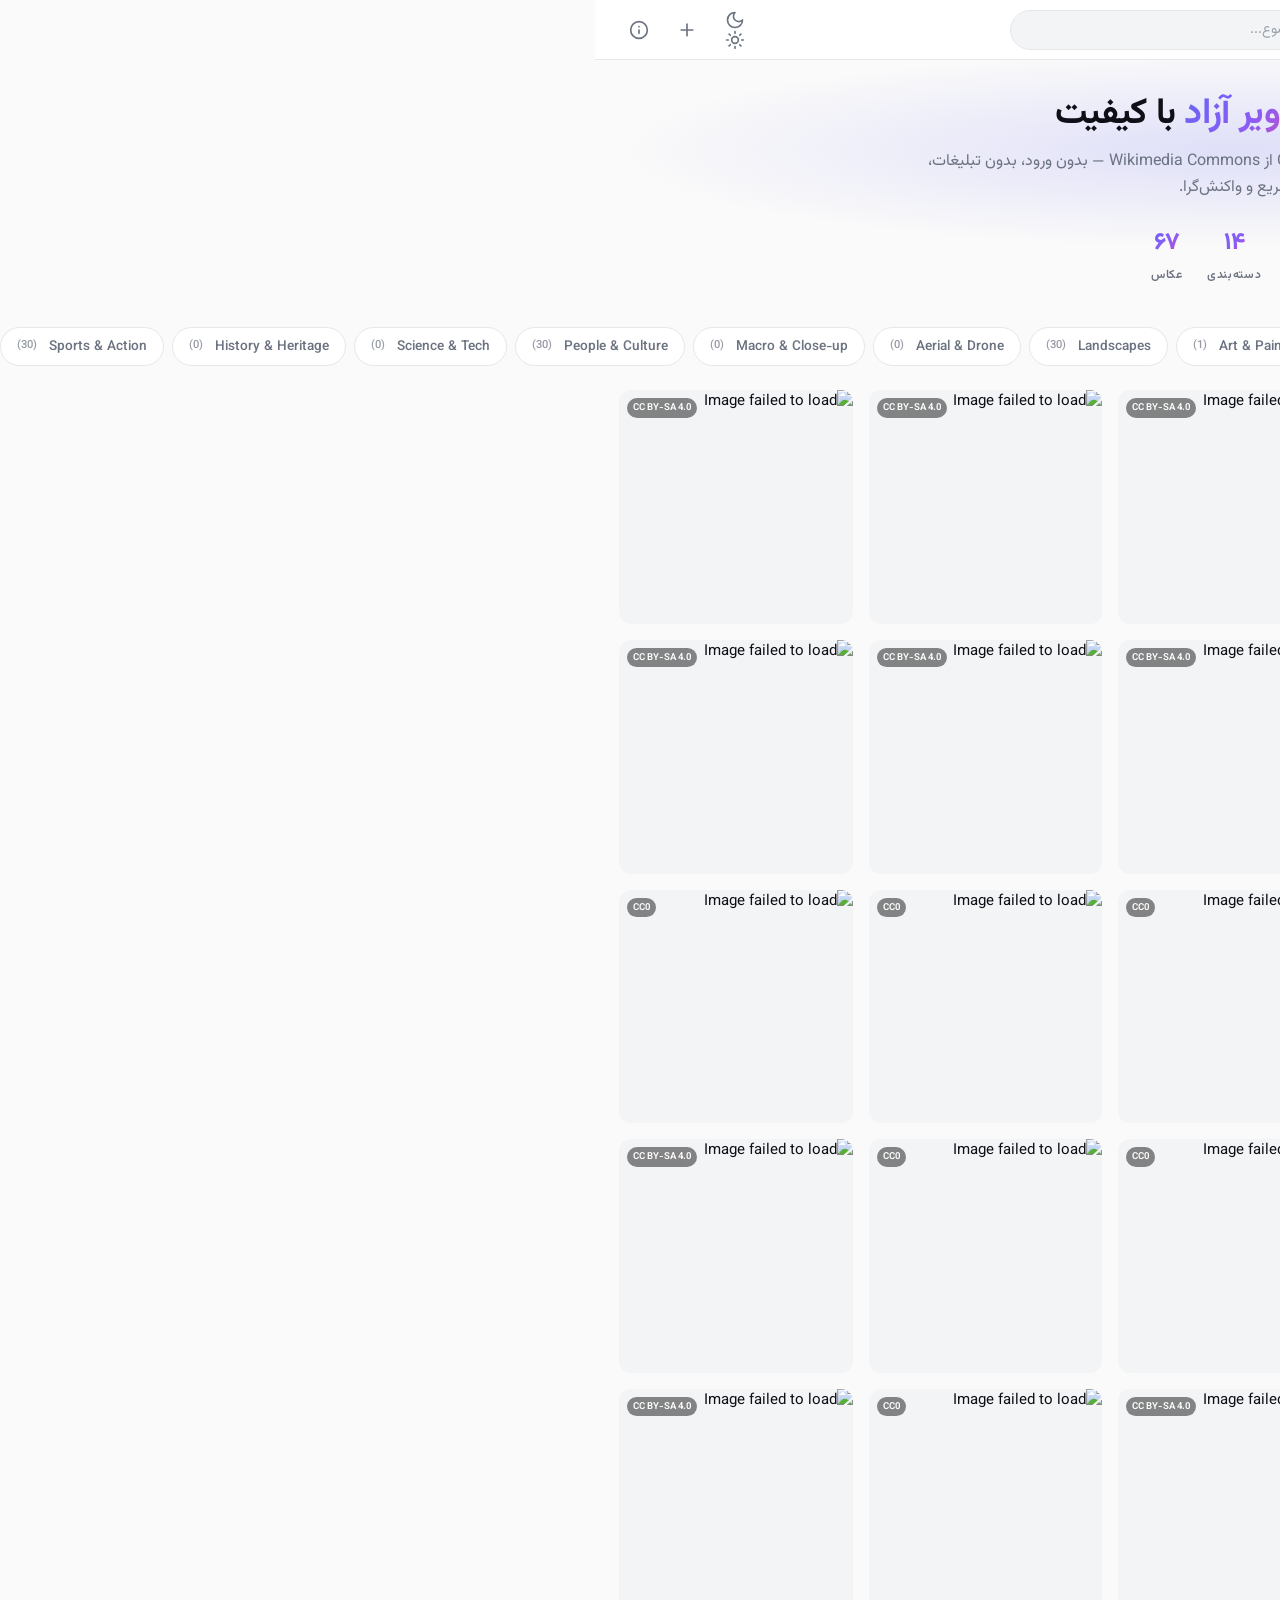
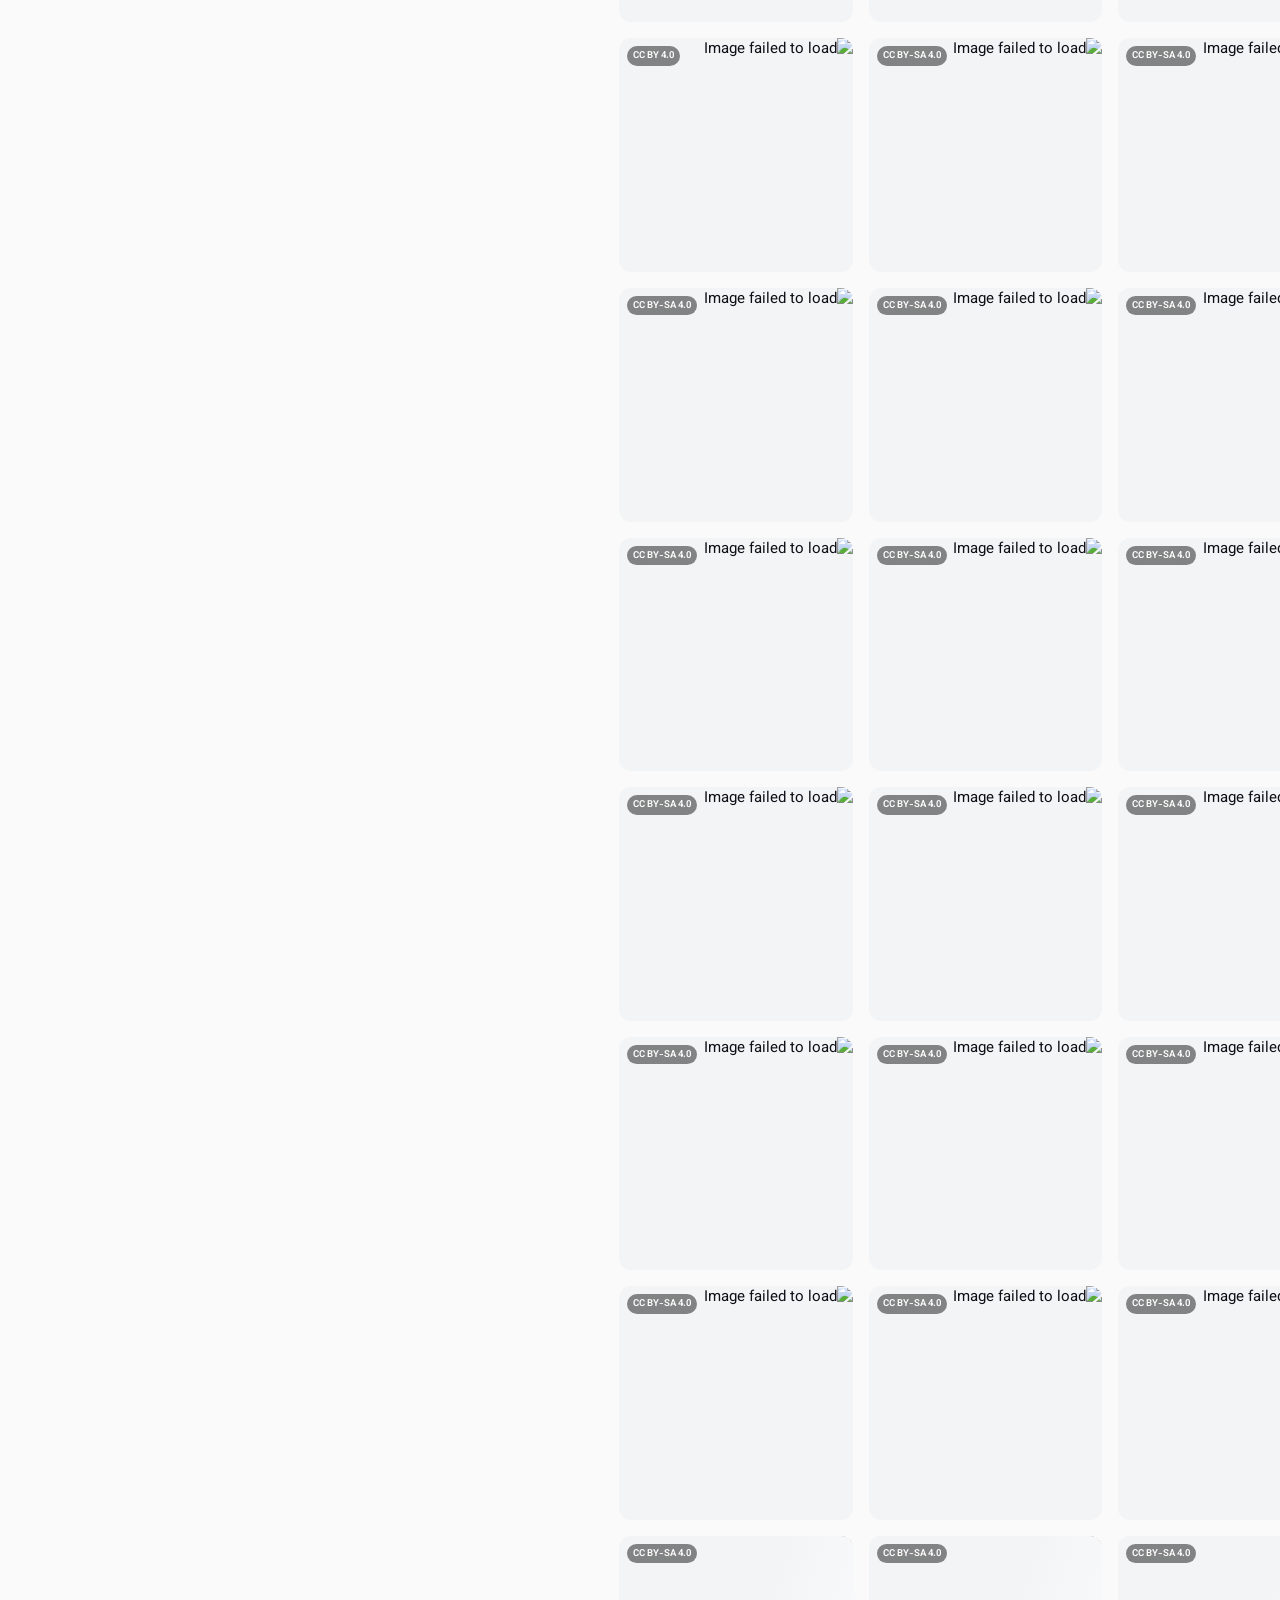
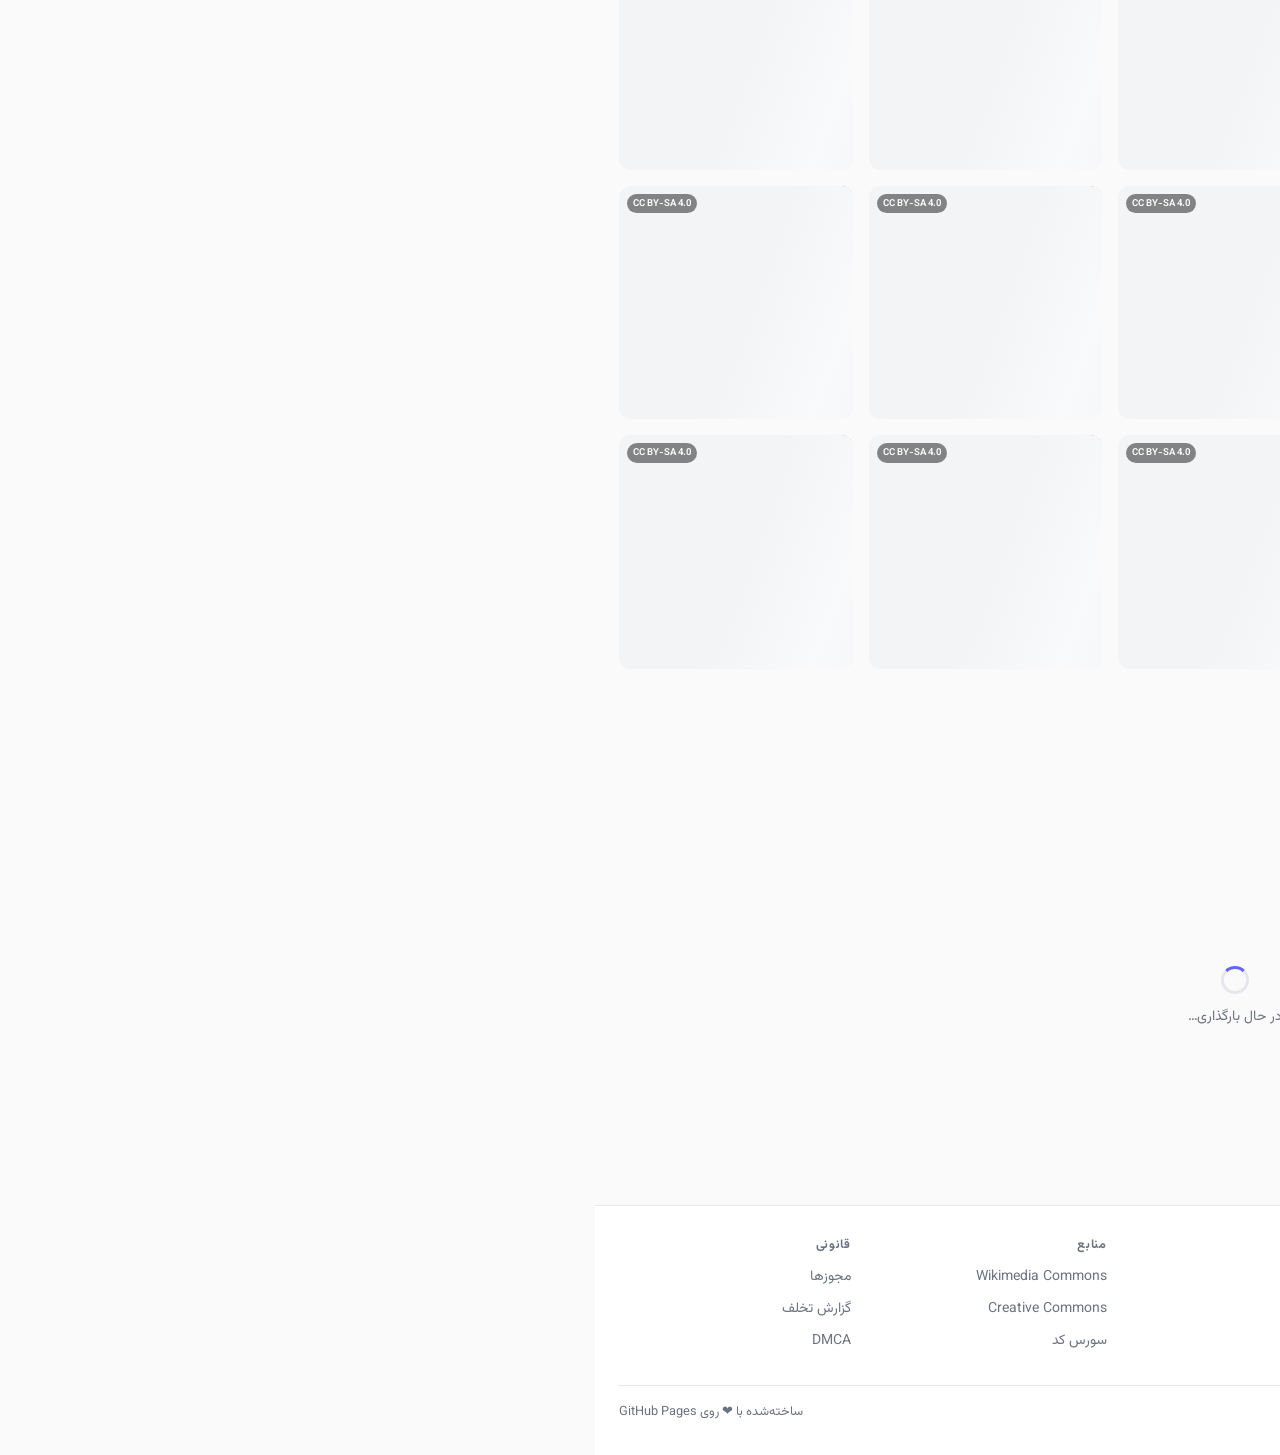
==== index.html @ 93cd04a2 "feat: Pixelary v1.0.0 - Phase 1 MVP A serverless Instagram-like photo gallery hosted on GitHub Pages" ====
<!DOCTYPE html>
<html lang="fa" dir="rtl" data-theme="light">
<head>
  <meta charset="UTF-8">
  <meta name="viewport" content="width=device-width, initial-scale=1.0, viewport-fit=cover">
  <meta name="theme-color" content="#fafafa">
  <meta name="color-scheme" content="light dark">
  <title>پیکسلری — گالری تصاویر با کیفیت</title>
  <meta name="description" content="پیکسلری یک گالری تصاویر باکیفیت و آزاد است. هزاران عکس با مجوز Creative Commons از Wikimedia Commons — بدون نیاز به ورود، سریع و واکنش‌گرا.">
  <meta name="keywords" content="گالری عکس, تصاویر با کیفیت, creative commons, wikimedia commons, عکس رایگان, عکس طبیعت, معماری, حیات وحش">
  <meta name="author" content="Pixelary">
  <link rel="canonical" href="https://betaversion488-oss.github.io/">

  <!-- Open Graph -->
  <meta property="og:type" content="website">
  <meta property="og:title" content="پیکسلری — گالری تصاویر با کیفیت">
  <meta property="og:description" content="گالری تصاویر باکیفیت و آزاد — بدون ورود، سریع، واکنش‌گرا">
  <meta property="og:url" content="https://betaversion488-oss.github.io/">
  <meta property="og:site_name" content="Pixelary">
  <meta property="og:locale" content="fa_IR">

  <!-- Twitter Card -->
  <meta name="twitter:card" content="summary_large_image">
  <meta name="twitter:title" content="پیکسلری — گالری تصاویر با کیفیت">
  <meta name="twitter:description" content="گالری تصاویر باکیفیت و آزاد — بدون ورود، سریع، واکنش‌گرا">

  <!-- PWA -->
  <link rel="icon" href="favicon.ico" sizes="any">
  <link rel="icon" href="assets/icons/favicon-32.png" type="image/png">
  <link rel="manifest" href="manifest.json">
  <link rel="apple-touch-icon" href="assets/icons/icon-192.png">
  <meta name="apple-mobile-web-app-capable" content="yes">
  <meta name="apple-mobile-web-app-status-bar-style" content="black-translucent">
  <meta name="apple-mobile-web-app-title" content="Pixelary">

  <!-- Fonts -->
  <link rel="preconnect" href="https://fonts.googleapis.com">
  <link rel="preconnect" href="https://fonts.gstatic.com" crossorigin>
  <link href="https://fonts.googleapis.com/css2?family=Vazirmatn:wght@400;500;600;700;800&family=JetBrains+Mono:wght@400;500&display=swap" rel="stylesheet">

  <!-- Styles -->
  <link rel="stylesheet" href="assets/css/style.css">

  <!-- Structured data -->
  <script type="application/ld+json">
  {
    "@context": "https://schema.org",
    "@type": "WebSite",
    "name": "پیکسلری",
    "alternateName": "Pixelary",
    "url": "https://betaversion488-oss.github.io/",
    "description": "گالری تصاویر باکیفیت و آزاد",
    "inLanguage": "fa-IR",
    "potentialAction": {
      "@type": "SearchAction",
      "target": "https://betaversion488-oss.github.io/?q={search_term_string}",
      "query-input": "required name=search_term_string"
    }
  }
  </script>
</head>
<body>
  <a href="#main" class="skip-link">پرش به محتوای اصلی</a>

  <!-- Header -->
  <header class="site-header">
    <div class="container header-inner">
      <a href="./" class="logo" aria-label="پیکسلری خانه">
        <span class="logo-mark" aria-hidden="true">P</span>
        <span class="logo-text">پیکسلری</span>
      </a>

      <div class="header-search">
        <svg class="search-icon" width="18" height="18" viewBox="0 0 24 24" fill="none" stroke="currentColor" stroke-width="2" stroke-linecap="round" stroke-linejoin="round" aria-hidden="true">
          <circle cx="11" cy="11" r="8"/>
          <path d="m21 21-4.3-4.3"/>
        </svg>
        <input type="search" id="search-input" placeholder="جستجوی عکس، عکاس، موضوع..." autocomplete="off" aria-label="جستجو">
      </div>

      <div class="header-actions">
        <button class="icon-btn" data-theme-toggle aria-label="تغییر تم" title="تغییر تم روشن/تاریک">
          <svg class="moon" viewBox="0 0 24 24" fill="none" stroke="currentColor" stroke-width="2" stroke-linecap="round" stroke-linejoin="round" aria-hidden="true">
            <path d="M12 3a6 6 0 0 0 9 9 9 9 0 1 1-9-9Z"/>
          </svg>
          <svg class="sun" viewBox="0 0 24 24" fill="none" stroke="currentColor" stroke-width="2" stroke-linecap="round" stroke-linejoin="round" aria-hidden="true">
            <circle cx="12" cy="12" r="4"/>
            <path d="M12 2v2M12 20v2M4.93 4.93l1.41 1.41M17.66 17.66l1.41 1.41M2 12h2M20 12h2M6.34 17.66l-1.41 1.41M19.07 4.93l-1.41 1.41"/>
          </svg>
        </button>
        <a href="submit.html" class="icon-btn desktop-only" aria-label="ارسال محتوا" title="ارسال محتوا">
          <svg viewBox="0 0 24 24" fill="none" stroke="currentColor" stroke-width="2" stroke-linecap="round" stroke-linejoin="round" aria-hidden="true">
            <path d="M12 5v14M5 12h14"/>
          </svg>
        </a>
        <a href="about.html" class="icon-btn desktop-only" aria-label="درباره" title="درباره پیکسلری">
          <svg viewBox="0 0 24 24" fill="none" stroke="currentColor" stroke-width="2" stroke-linecap="round" stroke-linejoin="round" aria-hidden="true">
            <circle cx="12" cy="12" r="10"/>
            <path d="M12 16v-4M12 8h.01"/>
          </svg>
        </a>
      </div>
    </div>
  </header>

  <!-- Main -->
  <main id="main" class="container">
    <section class="hero">
      <h1>گالری <span class="accent">تصاویر آزاد</span> با کیفیت</h1>
      <p>هزاران عکس با مجوز Creative Commons از Wikimedia Commons — بدون ورود، بدون تبلیغات، سریع و واکنش‌گرا.</p>
      <div class="hero-stats" id="hero-stats">
        <div class="hero-stat"><span class="num">—</span><span class="label">عکس</span></div>
        <div class="hero-stat"><span class="num">—</span><span class="label">دسته‌بندی</span></div>
        <div class="hero-stat"><span class="num">—</span><span class="label">عکاس</span></div>
      </div>
    </section>

    <nav class="category-bar" id="category-bar" aria-label="دسته‌بندی‌ها">
      <!-- populated by JS -->
    </nav>

    <section class="gallery" id="gallery" aria-label="گالری عکس‌ها" aria-live="polite">
      <div class="load-more" id="gallery-loading">
        <div class="spinner"></div>
        <div>در حال بارگذاری تصاویر…</div>
      </div>
    </section>

    <div class="empty-state hidden" id="empty-state">
      <svg viewBox="0 0 24 24" fill="none" stroke="currentColor" stroke-width="1.5" stroke-linecap="round" stroke-linejoin="round" aria-hidden="true">
        <circle cx="11" cy="11" r="8"/>
        <path d="m21 21-4.3-4.3"/>
      </svg>
      <h2>نتیجه‌ای یافت نشد</h2>
      <p>عبارت دیگری را امتحان کنید یا دسته‌بندی را تغییر دهید.</p>
    </div>
  </main>

  <!-- Search FAB (mobile) -->
  <button class="search-fab" id="search-fab" aria-label="جستجو">
    <svg viewBox="0 0 24 24" fill="none" stroke="currentColor" stroke-width="2" stroke-linecap="round" stroke-linejoin="round" aria-hidden="true">
      <circle cx="11" cy="11" r="8"/>
      <path d="m21 21-4.3-4.3"/>
    </svg>
  </button>

  <!-- Search Overlay (mobile) -->
  <div class="search-overlay" id="search-overlay" role="dialog" aria-modal="true" aria-label="جستجو">
    <div class="search-overlay-content">
      <input type="search" id="search-overlay-input" placeholder="جستجوی عکس، عکاس، موضوع..." autocomplete="off">
      <div class="search-overlay-results" id="search-overlay-results"></div>
    </div>
  </div>

  <!-- Bottom Nav -->
  <nav class="bottom-nav" aria-label="ناوبری اصلی">
    <a href="./" class="bottom-nav-item active" aria-current="page">
      <svg viewBox="0 0 24 24" fill="none" stroke="currentColor" stroke-width="2" stroke-linecap="round" stroke-linejoin="round" aria-hidden="true">
        <path d="m3 9 9-7 9 7v11a2 2 0 0 1-2 2H5a2 2 0 0 1-2-2z"/>
        <polyline points="9 22 9 12 15 12 15 22"/>
      </svg>
      <span>خانه</span>
    </a>
    <button class="bottom-nav-item" id="nav-search">
      <svg viewBox="0 0 24 24" fill="none" stroke="currentColor" stroke-width="2" stroke-linecap="round" stroke-linejoin="round" aria-hidden="true">
        <circle cx="11" cy="11" r="8"/>
        <path d="m21 21-4.3-4.3"/>
      </svg>
      <span>جستجو</span>
    </button>
    <a href="submit.html" class="bottom-nav-item">
      <svg viewBox="0 0 24 24" fill="none" stroke="currentColor" stroke-width="2" stroke-linecap="round" stroke-linejoin="round" aria-hidden="true">
        <path d="M12 5v14M5 12h14"/>
      </svg>
      <span>ارسال</span>
    </a>
    <a href="about.html" class="bottom-nav-item">
      <svg viewBox="0 0 24 24" fill="none" stroke="currentColor" stroke-width="2" stroke-linecap="round" stroke-linejoin="round" aria-hidden="true">
        <circle cx="12" cy="12" r="10"/>
        <path d="M12 16v-4M12 8h.01"/>
      </svg>
      <span>درباره</span>
    </a>
  </nav>

  <!-- Footer -->
  <footer class="site-footer">
    <div class="container">
      <div class="footer-grid">
        <div class="footer-brand">
          <h3>پیکسلری</h3>
          <p>گالری تصاویر آزاد و باکیفیت — بدون نیاز به سرور، بدون نیاز به ورود. ساخته‌شده با عشق روی GitHub Pages.</p>
        </div>
        <div class="footer-col">
          <h4>کاوش</h4>
          <ul>
            <li><a href="./">خانه</a></li>
            <li><a href="about.html">درباره</a></li>
            <li><a href="submit.html">ارسال محتوا</a></li>
          </ul>
        </div>
        <div class="footer-col">
          <h4>منابع</h4>
          <ul>
            <li><a href="https://commons.wikimedia.org" target="_blank" rel="noopener">Wikimedia Commons</a></li>
            <li><a href="https://creativecommons.org" target="_blank" rel="noopener">Creative Commons</a></li>
            <li><a href="https://github.com/betaversion488-oss/betaversion488-oss.github.io" target="_blank" rel="noopener">سورس کد</a></li>
          </ul>
        </div>
        <div class="footer-col">
          <h4>قانونی</h4>
          <ul>
            <li><a href="legal.html">مجوزها</a></li>
            <li><a href="https://github.com/betaversion488-oss/betaversion488-oss.github.io/issues" target="_blank" rel="noopener">گزارش تخلف</a></li>
            <li><a href="https://github.com/betaversion488-oss/betaversion488-oss.github.io/issues" target="_blank" rel="noopener">DMCA</a></li>
          </ul>
        </div>
      </div>
      <div class="footer-bottom">
        <span>© ۲۰۲۶ پیکسلری — همه تصاویر متعلق به عکاسانشان است.</span>
        <span>ساخته‌شده با ❤ روی GitHub Pages</span>
      </div>
    </div>
  </footer>

  <!-- Scripts -->
  <script src="assets/js/ui.js"></script>
  <script src="assets/js/db.js"></script>
  <script src="assets/js/app.js"></script>
</body>
</html>
---- assets/css/style.css ----
/* =====================================================
   Pixelary — Phase 1 MVP Stylesheet
   Mobile-first, RTL Persian UI, Dark mode native
   ===================================================== */

/* ---------- Design Tokens ---------- */
:root {
  /* Brand */
  --brand-1: #6366f1;
  --brand-2: #8b5cf6;
  --brand-3: #ec4899;
  --brand-gradient: linear-gradient(135deg, #6366f1 0%, #8b5cf6 50%, #ec4899 100%);

  /* Light theme */
  --bg: #fafafa;
  --bg-elevated: #ffffff;
  --bg-muted: #f3f4f6;
  --bg-overlay: rgba(0, 0, 0, 0.55);
  --text: #0f0f17;
  --text-muted: #6b7280;
  --text-faint: #9ca3af;
  --border: #e5e7eb;
  --border-strong: #d1d5db;
  --shadow-sm: 0 1px 2px rgba(15, 15, 23, 0.06);
  --shadow-md: 0 4px 14px rgba(15, 15, 23, 0.08);
  --shadow-lg: 0 12px 32px rgba(15, 15, 23, 0.12);

  /* Spacing */
  --sp-1: 4px;
  --sp-2: 8px;
  --sp-3: 12px;
  --sp-4: 16px;
  --sp-5: 20px;
  --sp-6: 24px;
  --sp-8: 32px;
  --sp-10: 40px;
  --sp-12: 48px;
  --sp-16: 64px;

  /* Radius */
  --r-sm: 8px;
  --r-md: 12px;
  --r-lg: 16px;
  --r-xl: 22px;
  --r-pill: 999px;

  /* Typography */
  --font-sans: "Vazirmatn", -apple-system, BlinkMacSystemFont, "SF Pro Text",
               "Segoe UI", Roboto, "Helvetica Neue", Arial, sans-serif;
  --font-mono: "JetBrains Mono", ui-monospace, SFMono-Regular, "SF Mono",
               Menlo, Consolas, monospace;

  /* Layout */
  --max-w: 1280px;
  --header-h: 60px;
  --bottom-nav-h: 64px;

  /* Transitions */
  --ease: cubic-bezier(0.22, 1, 0.36, 1);
  --t-fast: 0.18s var(--ease);
  --t-med: 0.32s var(--ease);
}

[data-theme="dark"] {
  --bg: #0a0a0f;
  --bg-elevated: #14141c;
  --bg-muted: #1c1c28;
  --bg-overlay: rgba(0, 0, 0, 0.75);
  --text: #f5f5f7;
  --text-muted: #a1a1aa;
  --text-faint: #71717a;
  --border: #27272f;
  --border-strong: #3f3f46;
  --shadow-sm: 0 1px 2px rgba(0, 0, 0, 0.4);
  --shadow-md: 0 4px 14px rgba(0, 0, 0, 0.45);
  --shadow-lg: 0 12px 32px rgba(0, 0, 0, 0.55);
}

/* ---------- Reset ---------- */
*, *::before, *::after { box-sizing: border-box; }
* { margin: 0; padding: 0; }
html { -webkit-text-size-adjust: 100%; scroll-behavior: smooth; }
body {
  font-family: var(--font-sans);
  background: var(--bg);
  color: var(--text);
  line-height: 1.6;
  font-size: 15px;
  min-height: 100vh;
  -webkit-font-smoothing: antialiased;
  -moz-osx-font-smoothing: grayscale;
  transition: background var(--t-med), color var(--t-med);
  overflow-x: hidden;
}
img, picture, video, canvas { display: block; max-width: 100%; }
input, button, textarea, select { font: inherit; color: inherit; }
button { cursor: pointer; border: none; background: none; }
a { color: inherit; text-decoration: none; }
ul, ol { list-style: none; }
:focus-visible {
  outline: 2px solid var(--brand-2);
  outline-offset: 2px;
  border-radius: 4px;
}

/* ---------- Typography ---------- */
h1, h2, h3, h4 { line-height: 1.25; font-weight: 700; letter-spacing: -0.01em; }
h1 { font-size: clamp(1.5rem, 4vw, 2.25rem); }
h2 { font-size: clamp(1.25rem, 3vw, 1.75rem); }
h3 { font-size: 1.125rem; }
p  { color: var(--text); }
small { color: var(--text-muted); }
code, pre { font-family: var(--font-mono); font-size: 0.875em; }

/* ---------- Layout primitives ---------- */
.container {
  width: 100%;
  max-width: var(--max-w);
  margin-inline: auto;
  padding-inline: var(--sp-4);
}
@media (min-width: 768px) {
  .container { padding-inline: var(--sp-6); }
}

.sr-only {
  position: absolute !important;
  width: 1px; height: 1px;
  padding: 0; margin: -1px;
  overflow: hidden; clip: rect(0, 0, 0, 0);
  white-space: nowrap; border: 0;
}

/* ---------- Skip link ---------- */
.skip-link {
  position: absolute;
  top: -100px;
  inset-inline-start: var(--sp-4);
  background: var(--bg-elevated);
  border: 1px solid var(--border);
  padding: var(--sp-2) var(--sp-4);
  border-radius: var(--r-sm);
  z-index: 200;
  transition: top var(--t-fast);
}
.skip-link:focus { top: var(--sp-4); }

/* ---------- Header ---------- */
.site-header {
  position: sticky;
  top: 0;
  z-index: 50;
  height: var(--header-h);
  background: color-mix(in srgb, var(--bg-elevated) 92%, transparent);
  backdrop-filter: saturate(180%) blur(14px);
  -webkit-backdrop-filter: saturate(180%) blur(14px);
  border-bottom: 1px solid var(--border);
}
.header-inner {
  display: flex;
  align-items: center;
  gap: var(--sp-4);
  height: 100%;
}
.logo {
  display: inline-flex;
  align-items: center;
  gap: var(--sp-2);
  font-weight: 800;
  font-size: 1.25rem;
  letter-spacing: -0.02em;
  flex-shrink: 0;
}
.logo-mark {
  width: 32px;
  height: 32px;
  border-radius: 8px;
  background: var(--brand-gradient);
  display: grid;
  place-items: center;
  color: white;
  font-weight: 900;
  font-size: 0.95rem;
  box-shadow: var(--shadow-sm);
}
.logo-text {
  background: var(--brand-gradient);
  -webkit-background-clip: text;
  background-clip: text;
  -webkit-text-fill-color: transparent;
}
.header-search {
  flex: 1;
  max-width: 480px;
  position: relative;
  margin-inline: auto;
}
.header-search input {
  width: 100%;
  height: 40px;
  background: var(--bg-muted);
  border: 1px solid var(--border);
  border-radius: var(--r-pill);
  padding: 0 var(--sp-4) 0 44px;
  font-size: 0.9rem;
  transition: all var(--t-fast);
}
[dir="rtl"] .header-search input { padding: 0 44px 0 var(--sp-4); }
.header-search input::placeholder { color: var(--text-faint); }
.header-search input:focus {
  background: var(--bg-elevated);
  border-color: var(--brand-1);
  box-shadow: 0 0 0 4px color-mix(in srgb, var(--brand-1) 18%, transparent);
  outline: none;
}
.header-search .search-icon {
  position: absolute;
  inset-inline-start: var(--sp-4);
  top: 50%;
  transform: translateY(-50%);
  color: var(--text-faint);
  pointer-events: none;
}
.header-actions {
  display: flex;
  align-items: center;
  gap: var(--sp-2);
  flex-shrink: 0;
}
.icon-btn {
  width: 40px;
  height: 40px;
  display: grid;
  place-items: center;
  border-radius: var(--r-pill);
  color: var(--text-muted);
  transition: all var(--t-fast);
}
.icon-btn:hover {
  background: var(--bg-muted);
  color: var(--text);
}
.icon-btn:active { transform: scale(0.94); }
.icon-btn svg { width: 20px; height: 20px; }

.theme-toggle .sun { display: none; }
[data-theme="dark"] .theme-toggle .sun { display: block; }
[data-theme="dark"] .theme-toggle .moon { display: none; }

/* Mobile: hide search bar from header, show FAB instead */
@media (max-width: 640px) {
  .header-search { display: none; }
  .header-actions .desktop-only { display: none; }
  /* Theme toggle stays visible on mobile */
  .header-actions [data-theme-toggle] { display: grid !important; }
}

/* ---------- Bottom Nav (mobile) ---------- */
.bottom-nav {
  position: fixed;
  bottom: 0;
  inset-inline: 0;
  height: var(--bottom-nav-h);
  background: color-mix(in srgb, var(--bg-elevated) 92%, transparent);
  backdrop-filter: saturate(180%) blur(14px);
  -webkit-backdrop-filter: saturate(180%) blur(14px);
  border-top: 1px solid var(--border);
  display: flex;
  justify-content: space-around;
  align-items: center;
  z-index: 40;
  padding-bottom: env(safe-area-inset-bottom, 0);
}
.bottom-nav-item {
  flex: 1;
  display: flex;
  flex-direction: column;
  align-items: center;
  justify-content: center;
  gap: 2px;
  color: var(--text-faint);
  font-size: 0.7rem;
  font-weight: 500;
  height: 100%;
  transition: color var(--t-fast);
  position: relative;
}
.bottom-nav-item.active { color: var(--brand-1); }
.bottom-nav-item:active { transform: scale(0.92); }
.bottom-nav-item svg { width: 22px; height: 22px; }
.bottom-nav-item.active::before {
  content: "";
  position: absolute;
  top: 0;
  width: 28px;
  height: 3px;
  background: var(--brand-gradient);
  border-radius: 0 0 var(--r-pill) var(--r-pill);
}
@media (min-width: 769px) {
  .bottom-nav { display: none; }
}

/* ---------- Hero ---------- */
.hero {
  padding: var(--sp-8) 0 var(--sp-6);
  text-align: center;
  position: relative;
  overflow: hidden;
}
.hero::before {
  content: "";
  position: absolute;
  inset: -20% -10% auto -10%;
  height: 280px;
  background: radial-gradient(60% 50% at 50% 50%,
              color-mix(in srgb, var(--brand-1) 18%, transparent) 0%,
              transparent 70%);
  pointer-events: none;
  z-index: -1;
}
.hero h1 { margin-bottom: var(--sp-3); }
.hero h1 .accent {
  background: var(--brand-gradient);
  -webkit-background-clip: text;
  background-clip: text;
  -webkit-text-fill-color: transparent;
}
.hero p {
  color: var(--text-muted);
  max-width: 620px;
  margin: 0 auto var(--sp-6);
  font-size: 1rem;
}
.hero-stats {
  display: flex;
  justify-content: center;
  gap: var(--sp-6);
  flex-wrap: wrap;
}
.hero-stat {
  text-align: center;
}
.hero-stat .num {
  font-size: 1.5rem;
  font-weight: 800;
  letter-spacing: -0.02em;
  background: var(--brand-gradient);
  -webkit-background-clip: text;
  background-clip: text;
  -webkit-text-fill-color: transparent;
  display: block;
}
.hero-stat .label {
  font-size: 0.75rem;
  color: var(--text-muted);
  text-transform: uppercase;
  letter-spacing: 0.06em;
  font-weight: 600;
}

/* ---------- Category Chips ---------- */
.category-bar {
  display: flex;
  gap: var(--sp-2);
  overflow-x: auto;
  padding: var(--sp-4) 0 var(--sp-2);
  scrollbar-width: none;
  -ms-overflow-style: none;
  margin-inline: calc(-1 * var(--sp-4));
  padding-inline: var(--sp-4);
}
.category-bar::-webkit-scrollbar { display: none; }
@media (min-width: 768px) {
  .category-bar {
    justify-content: center;
    overflow: visible;
    margin-inline: 0;
    padding-inline: 0;
  }
}
.chip {
  flex-shrink: 0;
  padding: var(--sp-2) var(--sp-4);
  background: var(--bg-elevated);
  border: 1px solid var(--border);
  border-radius: var(--r-pill);
  font-size: 0.85rem;
  font-weight: 500;
  color: var(--text-muted);
  transition: all var(--t-fast);
  white-space: nowrap;
  display: inline-flex;
  align-items: center;
  gap: var(--sp-2);
}
.chip:hover {
  border-color: var(--brand-1);
  color: var(--text);
}
.chip.active {
  background: var(--brand-gradient);
  color: white;
  border-color: transparent;
  box-shadow: 0 4px 14px color-mix(in srgb, var(--brand-1) 30%, transparent);
}
.chip .count {
  font-size: 0.7rem;
  opacity: 0.7;
  padding-inline-start: var(--sp-1);
}

/* ---------- Gallery Grid ---------- */
.gallery {
  padding: var(--sp-4) 0 calc(var(--bottom-nav-h) + var(--sp-8));
  display: grid;
  grid-template-columns: repeat(2, 1fr);
  gap: var(--sp-2);
}
@media (min-width: 480px) {
  .gallery { grid-template-columns: repeat(3, 1fr); gap: var(--sp-3); }
}
@media (min-width: 768px) {
  .gallery { grid-template-columns: repeat(4, 1fr); gap: var(--sp-4); }
}
@media (min-width: 1024px) {
  .gallery { grid-template-columns: repeat(5, 1fr); }
}

.photo-card {
  position: relative;
  aspect-ratio: 1 / 1;
  background: var(--bg-muted);
  border-radius: var(--r-md);
  overflow: hidden;
  cursor: pointer;
  transition: transform var(--t-fast), box-shadow var(--t-fast);
}
.photo-card:hover {
  transform: translateY(-3px);
  box-shadow: var(--shadow-md);
}
.photo-card:active { transform: scale(0.98); }
.photo-card img {
  width: 100%;
  height: 100%;
  object-fit: cover;
  transition: transform var(--t-med), opacity var(--t-med);
}
.photo-card:hover img { transform: scale(1.06); }
.photo-card .skeleton {
  position: absolute;
  inset: 0;
  background: linear-gradient(110deg,
              var(--bg-muted) 30%,
              color-mix(in srgb, var(--bg-muted) 50%, var(--bg-elevated)) 50%,
              var(--bg-muted) 70%);
  background-size: 200% 100%;
  animation: shimmer 1.5s infinite linear;
}
@keyframes shimmer {
  0% { background-position: 200% 0; }
  100% { background-position: -200% 0; }
}
.photo-card.loaded .skeleton { opacity: 0; pointer-events: none; }
.photo-card .overlay {
  position: absolute;
  inset: 0;
  background: linear-gradient(0deg, rgba(0,0,0,0.7) 0%, transparent 50%);
  opacity: 0;
  transition: opacity var(--t-fast);
  display: flex;
  align-items: flex-end;
  padding: var(--sp-3);
  pointer-events: none;
}
.photo-card:hover .overlay,
.photo-card:focus-within .overlay { opacity: 1; }
.photo-card .overlay-content {
  color: white;
  font-size: 0.8rem;
  width: 100%;
}
.photo-card .overlay-title {
  font-weight: 600;
  margin-bottom: 2px;
  display: -webkit-box;
  -webkit-line-clamp: 2;
  -webkit-box-orient: vertical;
  overflow: hidden;
}
.photo-card .overlay-author {
  opacity: 0.85;
  font-size: 0.72rem;
  display: flex;
  align-items: center;
  gap: 4px;
}
.photo-card .license-badge {
  position: absolute;
  top: var(--sp-2);
  inset-inline-end: var(--sp-2);
  background: rgba(0, 0, 0, 0.55);
  color: white;
  font-size: 0.6rem;
  padding: 2px 6px;
  border-radius: var(--r-pill);
  font-weight: 600;
  backdrop-filter: blur(8px);
  -webkit-backdrop-filter: blur(8px);
  opacity: 0.85;
  transition: opacity var(--t-fast);
}
.photo-card:hover .license-badge { opacity: 1; }

/* ---------- Load more / sentinel ---------- */
.load-more {
  grid-column: 1 / -1;
  text-align: center;
  padding: var(--sp-8) 0;
  color: var(--text-muted);
  font-size: 0.875rem;
}
.load-more .spinner {
  width: 28px;
  height: 28px;
  border: 3px solid var(--border);
  border-top-color: var(--brand-1);
  border-radius: 50%;
  animation: spin 0.8s linear infinite;
  margin: 0 auto var(--sp-3);
}
@keyframes spin { to { transform: rotate(360deg); } }

/* ---------- Photo Detail Page ---------- */
.photo-detail {
  padding: var(--sp-6) 0 var(--sp-12);
}
.photo-detail-grid {
  display: grid;
  grid-template-columns: 1fr;
  gap: var(--sp-6);
}
@media (min-width: 1024px) {
  .photo-detail-grid {
    grid-template-columns: minmax(0, 1fr) 360px;
    gap: var(--sp-8);
  }
}
.photo-image-wrap {
  background: var(--bg-muted);
  border-radius: var(--r-lg);
  overflow: hidden;
  position: relative;
  aspect-ratio: 4 / 3;
  display: flex;
  align-items: center;
  justify-content: center;
}
.photo-image-wrap img {
  max-width: 100%;
  max-height: 100%;
  object-fit: contain;
}
.photo-info {
  display: flex;
  flex-direction: column;
  gap: var(--sp-4);
}
.photo-info h1 {
  font-size: 1.5rem;
  line-height: 1.3;
  margin-bottom: var(--sp-2);
}
.photo-info .meta-row {
  display: flex;
  align-items: center;
  gap: var(--sp-3);
  color: var(--text-muted);
  font-size: 0.875rem;
}
.photo-info .meta-row .author {
  display: inline-flex;
  align-items: center;
  gap: var(--sp-2);
  font-weight: 600;
  color: var(--text);
}
.photo-info .avatar {
  width: 36px;
  height: 36px;
  border-radius: 50%;
  background: var(--brand-gradient);
  display: grid;
  place-items: center;
  color: white;
  font-weight: 700;
  font-size: 0.9rem;
  flex-shrink: 0;
}
.photo-info .description {
  color: var(--text);
  line-height: 1.7;
  padding: var(--sp-4);
  background: var(--bg-muted);
  border-radius: var(--r-md);
}
.info-card {
  border: 1px solid var(--border);
  border-radius: var(--r-md);
  padding: var(--sp-4);
  background: var(--bg-elevated);
}
.info-card h3 {
  font-size: 0.78rem;
  text-transform: uppercase;
  letter-spacing: 0.06em;
  color: var(--text-muted);
  margin-bottom: var(--sp-3);
  font-weight: 700;
}
.info-card .info-list {
  display: flex;
  flex-direction: column;
  gap: var(--sp-3);
}
.info-card .info-row {
  display: flex;
  justify-content: space-between;
  gap: var(--sp-3);
  font-size: 0.875rem;
}
.info-card .info-row .label { color: var(--text-muted); }
.info-card .info-row .value { color: var(--text); font-weight: 500; text-align: end; }
.info-card .info-row .value a { color: var(--brand-1); }
.license-pill {
  display: inline-flex;
  align-items: center;
  gap: var(--sp-1);
  padding: 2px 8px;
  border-radius: var(--r-pill);
  background: color-mix(in srgb, var(--brand-2) 14%, transparent);
  color: var(--brand-2);
  font-size: 0.75rem;
  font-weight: 600;
}
[data-theme="dark"] .license-pill {
  background: color-mix(in srgb, var(--brand-2) 25%, transparent);
  color: #c4b5fd;
}

.btn {
  display: inline-flex;
  align-items: center;
  justify-content: center;
  gap: var(--sp-2);
  padding: 10px var(--sp-4);
  border-radius: var(--r-md);
  font-weight: 600;
  font-size: 0.875rem;
  transition: all var(--t-fast);
  border: 1px solid transparent;
}
.btn-primary {
  background: var(--brand-gradient);
  color: white;
  box-shadow: 0 4px 14px color-mix(in srgb, var(--brand-1) 30%, transparent);
}
.btn-primary:hover { transform: translateY(-1px); box-shadow: var(--shadow-md); }
.btn-primary:active { transform: translateY(0); }
.btn-secondary {
  background: var(--bg-muted);
  color: var(--text);
  border-color: var(--border);
}
.btn-secondary:hover { background: var(--bg-elevated); border-color: var(--brand-1); }
.btn-ghost {
  background: transparent;
  color: var(--text-muted);
}
.btn-ghost:hover { background: var(--bg-muted); color: var(--text); }
.btn svg { width: 16px; height: 16px; }

/* ---------- Toast ---------- */
.toast-container {
  position: fixed;
  bottom: calc(var(--bottom-nav-h) + var(--sp-4));
  inset-inline: var(--sp-4);
  z-index: 100;
  display: flex;
  flex-direction: column;
  gap: var(--sp-2);
  pointer-events: none;
}
@media (min-width: 769px) {
  .toast-container { bottom: var(--sp-4); inset-inline: auto; right: var(--sp-4); }
}
.toast {
  background: var(--bg-elevated);
  border: 1px solid var(--border);
  border-radius: var(--r-md);
  padding: var(--sp-3) var(--sp-4);
  box-shadow: var(--shadow-lg);
  font-size: 0.875rem;
  display: flex;
  align-items: center;
  gap: var(--sp-2);
  pointer-events: auto;
  animation: toast-in var(--t-fast);
}
.toast.success { border-inline-start: 3px solid #10b981; }
.toast.error { border-inline-start: 3px solid #ef4444; }
.toast.info { border-inline-start: 3px solid var(--brand-1); }
@keyframes toast-in {
  from { opacity: 0; transform: translateY(10px); }
  to { opacity: 1; transform: translateY(0); }
}

/* ---------- Empty / Error State ---------- */
.empty-state {
  text-align: center;
  padding: var(--sp-16) var(--sp-4);
  color: var(--text-muted);
}
.empty-state svg {
  width: 64px;
  height: 64px;
  margin: 0 auto var(--sp-4);
  color: var(--text-faint);
  opacity: 0.6;
}
.empty-state h2 {
  color: var(--text);
  margin-bottom: var(--sp-2);
}

/* ---------- Footer ---------- */
.site-footer {
  border-top: 1px solid var(--border);
  padding: var(--sp-8) 0 calc(var(--bottom-nav-h) + var(--sp-8));
  margin-top: var(--sp-12);
  background: var(--bg-elevated);
}
@media (min-width: 769px) {
  .site-footer { padding-bottom: var(--sp-8); }
}
.footer-grid {
  display: grid;
  grid-template-columns: 1fr;
  gap: var(--sp-6);
}
@media (min-width: 640px) {
  .footer-grid { grid-template-columns: 2fr 1fr 1fr 1fr; }
}
.footer-brand h3 {
  font-size: 1.125rem;
  margin-bottom: var(--sp-2);
  background: var(--brand-gradient);
  -webkit-background-clip: text;
  background-clip: text;
  -webkit-text-fill-color: transparent;
  display: inline-block;
}
.footer-brand p { color: var(--text-muted); font-size: 0.875rem; max-width: 360px; }
.footer-col h4 {
  font-size: 0.78rem;
  text-transform: uppercase;
  letter-spacing: 0.06em;
  color: var(--text-muted);
  margin-bottom: var(--sp-3);
  font-weight: 700;
}
.footer-col ul { display: flex; flex-direction: column; gap: var(--sp-2); }
.footer-col a {
  color: var(--text-muted);
  font-size: 0.875rem;
  transition: color var(--t-fast);
}
.footer-col a:hover { color: var(--brand-1); }
.footer-bottom {
  margin-top: var(--sp-8);
  padding-top: var(--sp-4);
  border-top: 1px solid var(--border);
  display: flex;
  justify-content: space-between;
  align-items: center;
  gap: var(--sp-3);
  font-size: 0.8rem;
  color: var(--text-muted);
  flex-wrap: wrap;
}

/* ---------- Generic Page (about / submit) ---------- */
.page {
  max-width: 760px;
  margin: 0 auto;
  padding: var(--sp-6) 0 var(--sp-12);
}
.page h1 { margin-bottom: var(--sp-3); }
.page h2 { margin-top: var(--sp-8); margin-bottom: var(--sp-3); }
.page p { color: var(--text); margin-bottom: var(--sp-4); line-height: 1.75; }
.page ul { margin: 0 0 var(--sp-4) var(--sp-4); }
[dir="rtl"] .page ul { margin: 0 var(--sp-4) 0 0; }
.page li { margin-bottom: var(--sp-2); color: var(--text); line-height: 1.7; }
.page code {
  background: var(--bg-muted);
  padding: 2px 6px;
  border-radius: 4px;
  color: var(--brand-2);
}
.page pre {
  background: var(--bg-muted);
  padding: var(--sp-4);
  border-radius: var(--r-md);
  overflow-x: auto;
  margin-bottom: var(--sp-4);
  border: 1px solid var(--border);
}
.page pre code { background: none; padding: 0; color: var(--text); }
.page .lead { font-size: 1.125rem; color: var(--text-muted); margin-bottom: var(--sp-6); }
.callout {
  padding: var(--sp-4);
  border-radius: var(--r-md);
  background: color-mix(in srgb, var(--brand-1) 8%, transparent);
  border-inline-start: 3px solid var(--brand-1);
  margin-bottom: var(--sp-4);
}
[data-theme="dark"] .callout {
  background: color-mix(in srgb, var(--brand-1) 14%, transparent);
}
.callout p { margin-bottom: 0; color: var(--text); }

/* ---------- Step list ---------- */
.step-list {
  display: flex;
  flex-direction: column;
  gap: var(--sp-4);
  margin: var(--sp-6) 0;
}
.step-item {
  display: flex;
  gap: var(--sp-4);
  padding: var(--sp-4);
  background: var(--bg-muted);
  border-radius: var(--r-md);
  border: 1px solid var(--border);
}
.step-num {
  flex-shrink: 0;
  width: 32px;
  height: 32px;
  border-radius: 50%;
  background: var(--brand-gradient);
  color: white;
  display: grid;
  place-items: center;
  font-weight: 700;
  font-size: 0.875rem;
}
.step-content h3 { margin-bottom: var(--sp-1); font-size: 1rem; }
.step-content p { color: var(--text-muted); font-size: 0.875rem; margin: 0; }

/* ---------- Loading skeleton for detail ---------- */
.detail-skeleton {
  display: flex;
  flex-direction: column;
  gap: var(--sp-3);
}
.detail-skeleton .line {
  height: 14px;
  background: var(--bg-muted);
  border-radius: 4px;
  animation: shimmer 1.5s infinite linear;
  background: linear-gradient(110deg,
              var(--bg-muted) 30%,
              color-mix(in srgb, var(--bg-muted) 50%, var(--bg-elevated)) 50%,
              var(--bg-muted) 70%);
  background-size: 200% 100%;
}
.detail-skeleton .line.title { height: 24px; width: 80%; }
.detail-skeleton .line.short { width: 40%; }

/* ---------- Mobile search overlay ---------- */
.search-fab {
  position: fixed;
  inset-inline-end: var(--sp-4);
  bottom: calc(var(--bottom-nav-h) + var(--sp-4));
  width: 56px;
  height: 56px;
  border-radius: var(--r-pill);
  background: var(--brand-gradient);
  color: white;
  display: grid;
  place-items: center;
  box-shadow: var(--shadow-lg);
  z-index: 30;
  display: none;
}
@media (max-width: 640px) {
  .search-fab { display: grid; }
}
.search-fab:active { transform: scale(0.92); }
.search-fab svg { width: 22px; height: 22px; }

.search-overlay {
  position: fixed;
  inset: 0;
  background: var(--bg-overlay);
  backdrop-filter: blur(8px);
  -webkit-backdrop-filter: blur(8px);
  z-index: 80;
  display: none;
  padding: var(--sp-4);
  align-items: flex-start;
  justify-content: center;
}
.search-overlay.active { display: flex; }
.search-overlay-content {
  background: var(--bg-elevated);
  border-radius: var(--r-lg);
  width: 100%;
  max-width: 560px;
  margin-top: var(--sp-12);
  padding: var(--sp-4);
  box-shadow: var(--shadow-lg);
  animation: slide-down var(--t-fast);
}
@keyframes slide-down {
  from { opacity: 0; transform: translateY(-12px); }
  to { opacity: 1; transform: translateY(0); }
}
.search-overlay-content input {
  width: 100%;
  height: 44px;
  background: var(--bg-muted);
  border: 1px solid transparent;
  border-radius: var(--r-md);
  padding: 0 var(--sp-4);
  font-size: 1rem;
}
.search-overlay-content input:focus {
  outline: none;
  border-color: var(--brand-1);
}
.search-overlay-results {
  margin-top: var(--sp-3);
  max-height: 60vh;
  overflow-y: auto;
  display: flex;
  flex-direction: column;
  gap: var(--sp-2);
}
.search-result-item {
  display: flex;
  gap: var(--sp-3);
  padding: var(--sp-2);
  border-radius: var(--r-md);
  transition: background var(--t-fast);
  cursor: pointer;
}
.search-result-item:hover { background: var(--bg-muted); }
.search-result-item img {
  width: 56px;
  height: 56px;
  border-radius: var(--r-sm);
  object-fit: cover;
  flex-shrink: 0;
  background: var(--bg-muted);
}
.search-result-item .info { flex: 1; min-width: 0; }
.search-result-item .title {
  font-size: 0.875rem;
  font-weight: 600;
  white-space: nowrap;
  overflow: hidden;
  text-overflow: ellipsis;
}
.search-result-item .meta {
  font-size: 0.75rem;
  color: var(--text-muted);
  margin-top: 2px;
}

/* ---------- Utilities ---------- */
.hidden { display: none !important; }
.text-center { text-align: center; }
.mt-2 { margin-top: var(--sp-2); }
.mt-4 { margin-top: var(--sp-4); }
.mt-8 { margin-top: var(--sp-8); }

/* ---------- Print ---------- */
@media print {
  .site-header, .bottom-nav, .site-footer, .search-fab, .toast-container { display: none !important; }
  body { background: white; color: black; }
}

/* ---------- Reduced motion ---------- */
@media (prefers-reduced-motion: reduce) {
  *, *::before, *::after {
    animation-duration: 0.01ms !important;
    animation-iteration-count: 1 !important;
    transition-duration: 0.01ms !important;
  }
}
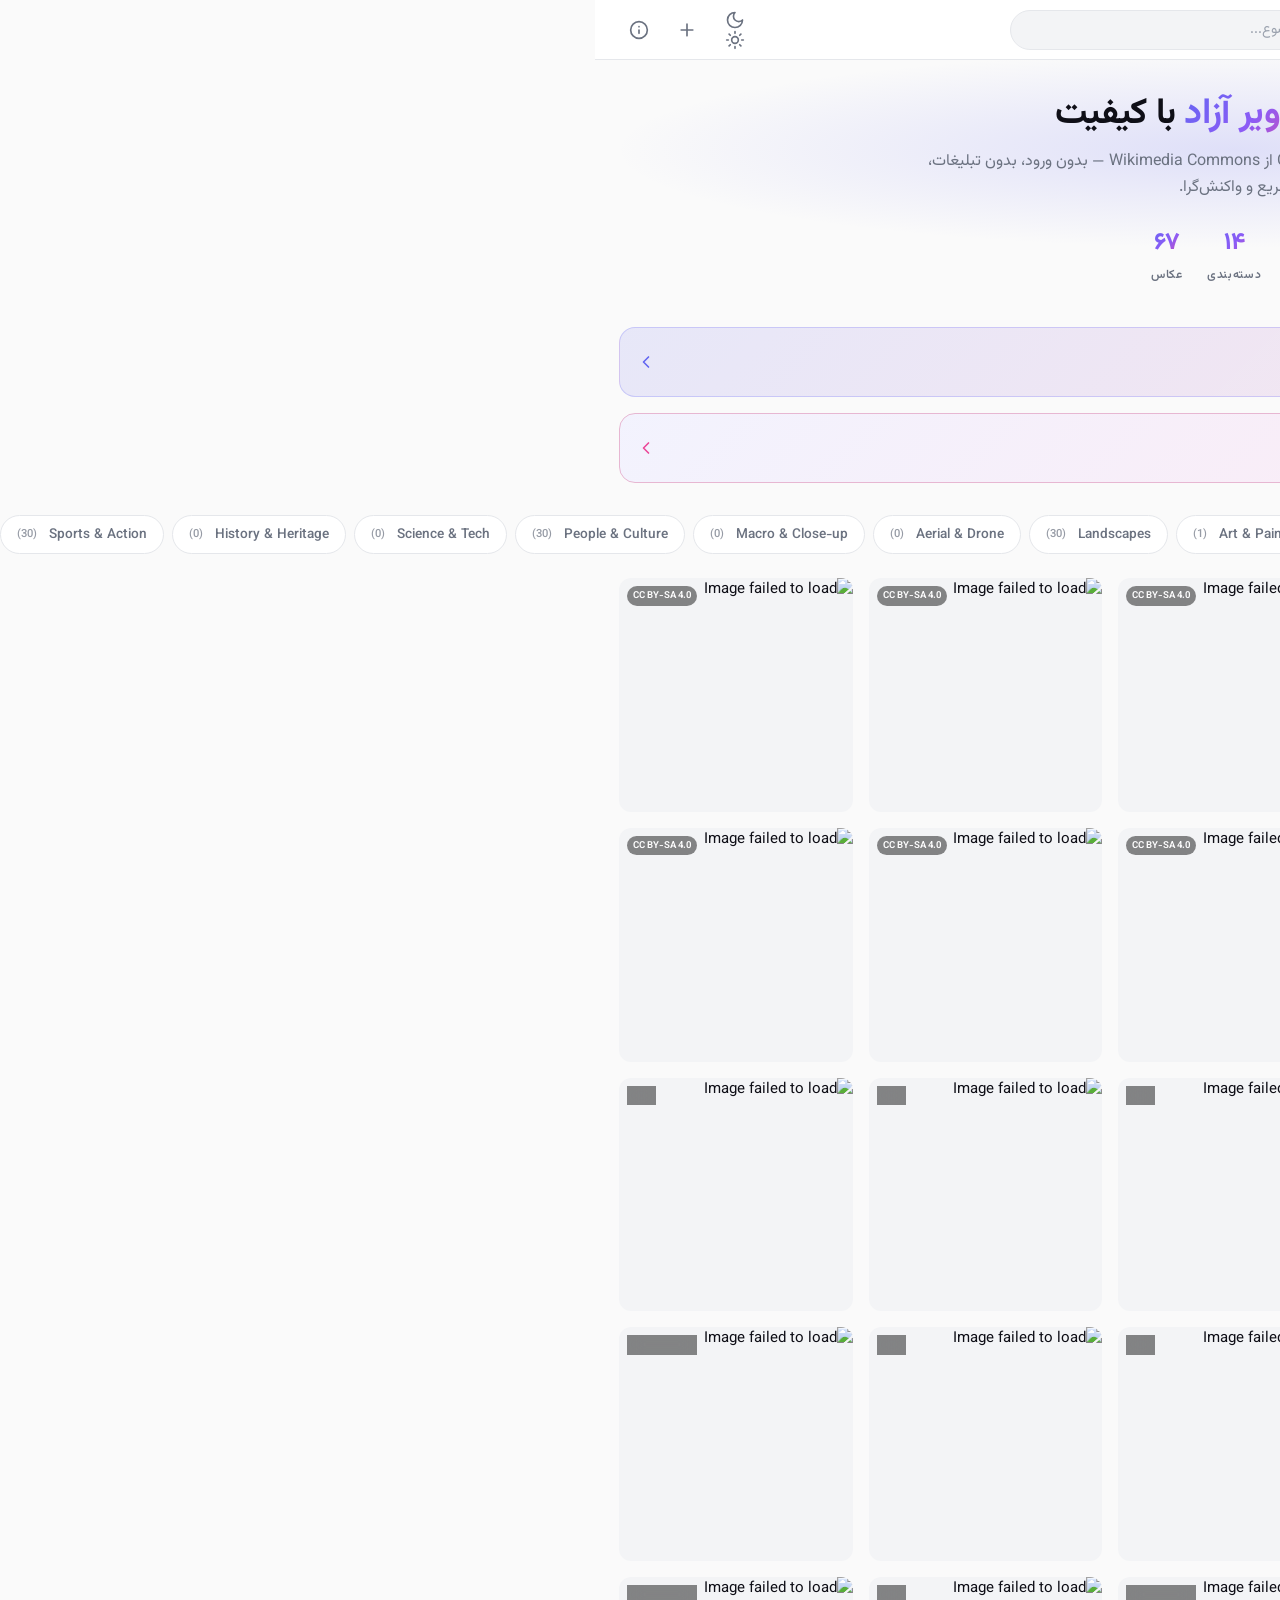
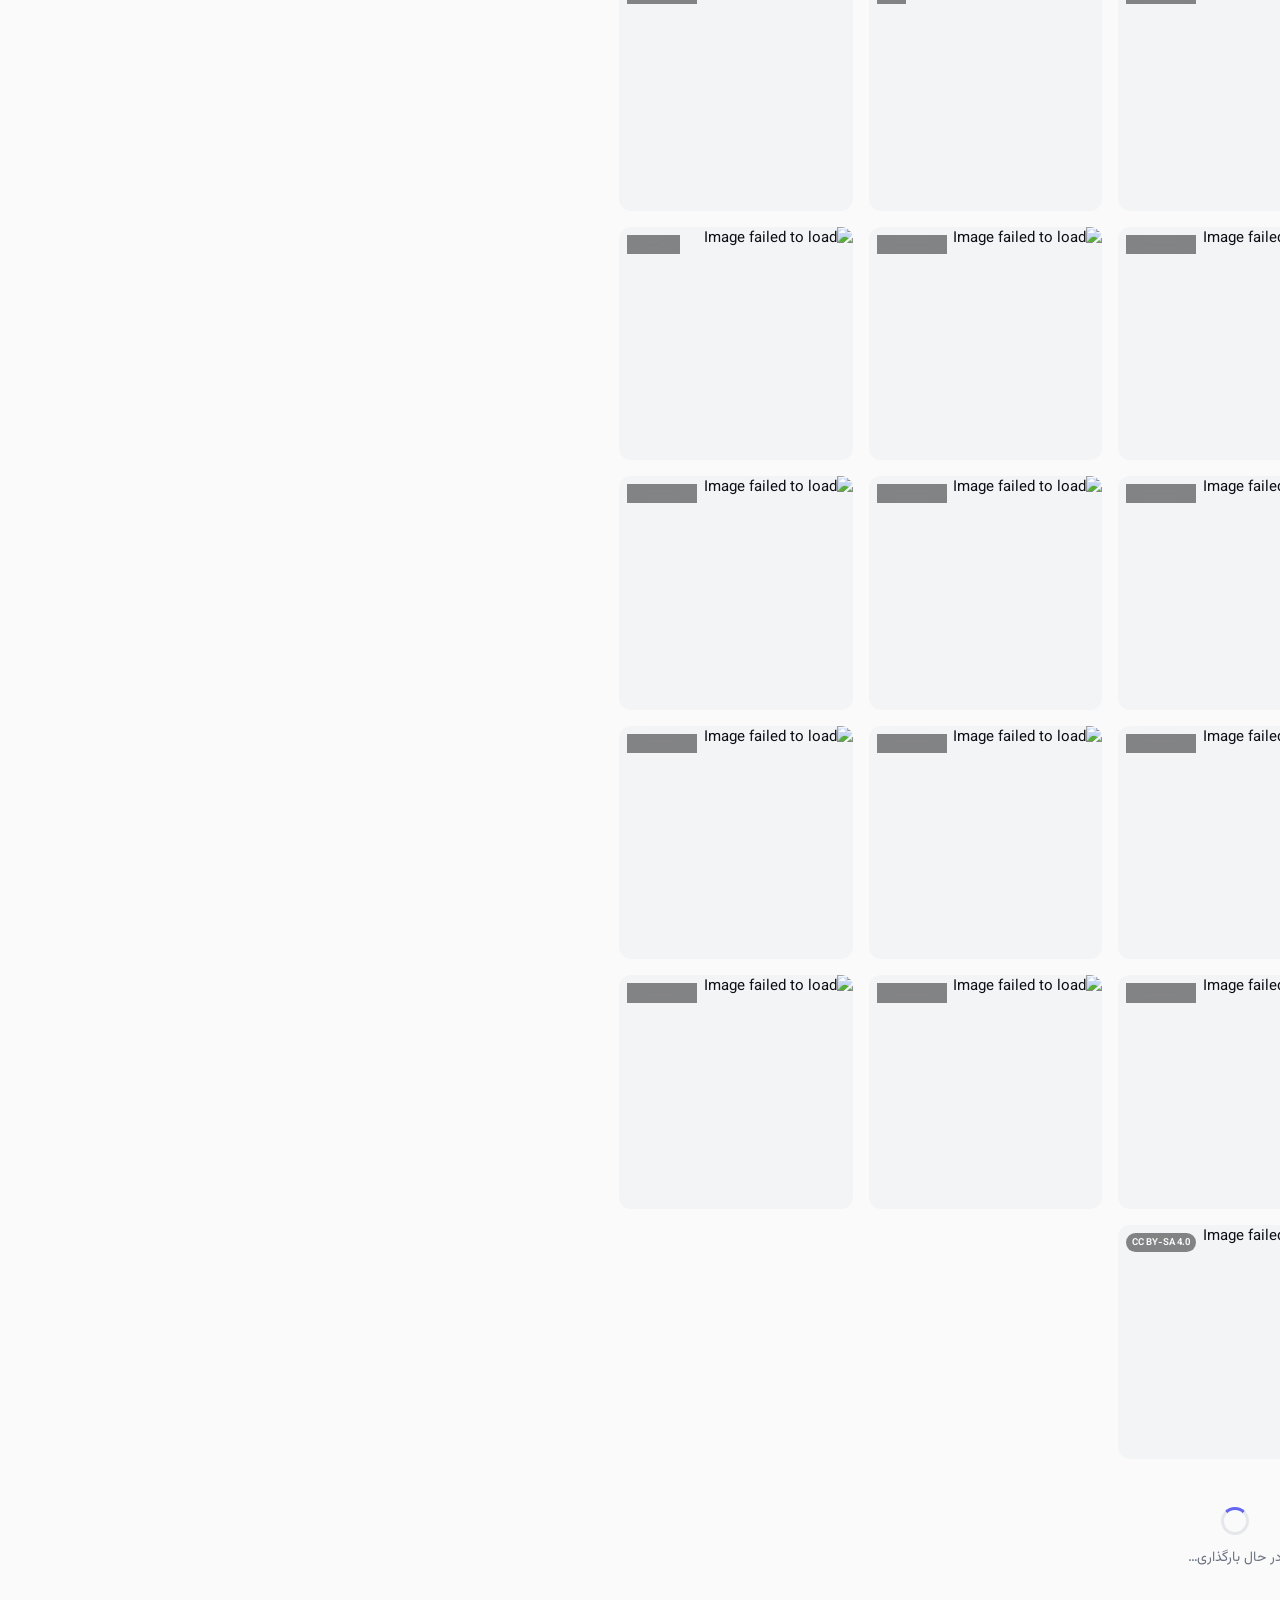
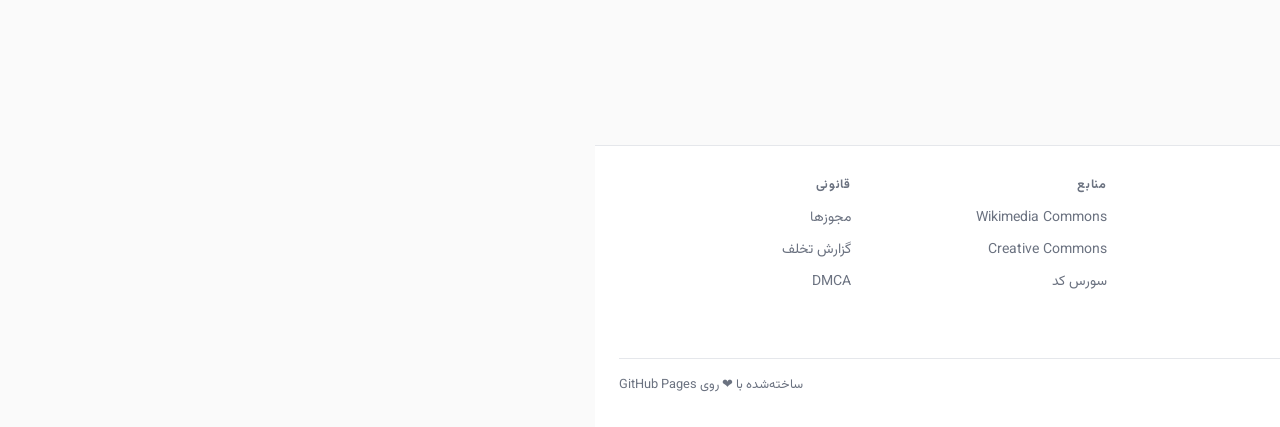
==== commit e379a2eb: "feat: Phase 2.5 — Reels fullscreen vertical mode + Internet Archive videos Adds Instagram-Reels-styl" ====
--- a/index.html
+++ b/index.html
@@ -115,6 +115,39 @@
       </div>
     </section>
 
+    <a href="videos.html" class="promo-banner" aria-label="ویدیوهای کوتاه را تماشا کنید">
+      <div class="promo-banner-icon" aria-hidden="true">
+        <svg viewBox="0 0 24 24" fill="none" stroke="currentColor" stroke-width="2" stroke-linecap="round" stroke-linejoin="round">
+          <rect x="2" y="6" width="14" height="12" rx="2"/>
+          <path d="m16 10 6-3v10l-6-3"/>
+        </svg>
+      </div>
+      <div class="promo-banner-text">
+        <strong>ویدیوهای کوتاه</strong>
+        <span>ویدیوهای ۲ تا ۳۰ ثانیه‌ای با محتوای آزاد از Wikimedia Commons</span>
+      </div>
+      <svg class="promo-banner-arrow" viewBox="0 0 24 24" fill="none" stroke="currentColor" stroke-width="2" stroke-linecap="round" stroke-linejoin="round" aria-hidden="true">
+        <path d="m9 18 6-6-6-6"/>
+      </svg>
+    </a>
+
+    <a href="reels.html" class="promo-banner promo-banner-reels" aria-label="ریلز پیکسلری را تجربه کنید">
+      <div class="promo-banner-icon promo-banner-icon-reels" aria-hidden="true">
+        <svg viewBox="0 0 24 24" fill="none" stroke="currentColor" stroke-width="2" stroke-linecap="round" stroke-linejoin="round">
+          <rect x="7" y="2" width="10" height="20" rx="2"/>
+          <path d="M7 6h10M7 18h10"/>
+          <path d="M12 10v4M10 12h4" stroke-linecap="round"/>
+        </svg>
+      </div>
+      <div class="promo-banner-text">
+        <strong>جدید — ریلز!</strong>
+        <span>تجربه‌ای مانند اینستاگرام ریلز با ویدیوهای عمودی تمام‌صفحه و تبلیغات قدیمی ۱۹۵۰ تا ۱۹۸۰</span>
+      </div>
+      <svg class="promo-banner-arrow" viewBox="0 0 24 24" fill="none" stroke="currentColor" stroke-width="2" stroke-linecap="round" stroke-linejoin="round" aria-hidden="true">
+        <path d="m9 18 6-6-6-6"/>
+      </svg>
+    </a>
+
     <nav class="category-bar" id="category-bar" aria-label="دسته‌بندی‌ها">
       <!-- populated by JS -->
     </nav>
@@ -161,13 +194,20 @@
       </svg>
       <span>خانه</span>
     </a>
-    <button class="bottom-nav-item" id="nav-search">
-      <svg viewBox="0 0 24 24" fill="none" stroke="currentColor" stroke-width="2" stroke-linecap="round" stroke-linejoin="round" aria-hidden="true">
-        <circle cx="11" cy="11" r="8"/>
-        <path d="m21 21-4.3-4.3"/>
-      </svg>
-      <span>جستجو</span>
-    </button>
+    <a href="videos.html" class="bottom-nav-item">
+      <svg viewBox="0 0 24 24" fill="none" stroke="currentColor" stroke-width="2" stroke-linecap="round" stroke-linejoin="round" aria-hidden="true">
+        <rect x="2" y="6" width="14" height="12" rx="2"/>
+        <path d="m16 10 6-3v10l-6-3"/>
+      </svg>
+      <span>ویدیو</span>
+    </a>
+    <a href="reels.html" class="bottom-nav-item">
+      <svg viewBox="0 0 24 24" fill="none" stroke="currentColor" stroke-width="2" stroke-linecap="round" stroke-linejoin="round" aria-hidden="true">
+        <rect x="7" y="2" width="10" height="20" rx="2"/>
+        <path d="M7 6h10M7 18h10"/>
+      </svg>
+      <span>ریلز</span>
+    </a>
     <a href="submit.html" class="bottom-nav-item">
       <svg viewBox="0 0 24 24" fill="none" stroke="currentColor" stroke-width="2" stroke-linecap="round" stroke-linejoin="round" aria-hidden="true">
         <path d="M12 5v14M5 12h14"/>
@@ -189,12 +229,13 @@
       <div class="footer-grid">
         <div class="footer-brand">
           <h3>پیکسلری</h3>
-          <p>گالری تصاویر آزاد و باکیفیت — بدون نیاز به سرور، بدون نیاز به ورود. ساخته‌شده با عشق روی GitHub Pages.</p>
+          <p>گالری تصاویر و ویدیوهای آزاد و باکیفیت — بدون نیاز به سرور، بدون نیاز به ورود. ساخته‌شده با عشق روی GitHub Pages.</p>
         </div>
         <div class="footer-col">
           <h4>کاوش</h4>
           <ul>
-            <li><a href="./">خانه</a></li>
+            <li><a href="./">عکس‌ها</a></li>
+            <li><a href="videos.html">ویدیوها</a></li>
             <li><a href="about.html">درباره</a></li>
             <li><a href="submit.html">ارسال محتوا</a></li>
           </ul>
--- a/assets/css/style.css
+++ b/assets/css/style.css
@@ -1002,3 +1002,735 @@
     transition-duration: 0.01ms !important;
   }
 }
+
+/* =====================================================
+   Phase 2: Video Gallery & Player Styles
+   ===================================================== */
+
+/* ---------- Video cards (gallery) ---------- */
+.video-card {
+  position: relative;
+  display: block;
+  border-radius: var(--r-md);
+  overflow: hidden;
+  background: var(--bg-muted);
+  aspect-ratio: 16 / 9;
+  cursor: pointer;
+  transition: transform var(--t-fast), box-shadow var(--t-fast);
+  box-shadow: var(--shadow-sm);
+  isolation: isolate;
+}
+.video-card:hover {
+  transform: translateY(-2px);
+  box-shadow: var(--shadow-lg);
+}
+.video-card:focus-visible {
+  outline: 3px solid var(--brand-1);
+  outline-offset: 2px;
+}
+.video-card img {
+  width: 100%;
+  height: 100%;
+  object-fit: cover;
+  display: block;
+  transition: transform var(--t-med), opacity var(--t-fast);
+}
+.video-card:hover img {
+  transform: scale(1.04);
+}
+.video-card .skeleton {
+  position: absolute;
+  inset: 0;
+  z-index: 0;
+}
+.video-card.loaded .skeleton {
+  display: none;
+}
+
+/* Play icon overlay (center) */
+.video-card .play-icon {
+  position: absolute;
+  inset: 0;
+  display: flex;
+  align-items: center;
+  justify-content: center;
+  pointer-events: none;
+  z-index: 2;
+}
+.video-card .play-icon svg {
+  width: 48px;
+  height: 48px;
+  color: white;
+  background: rgba(0, 0, 0, 0.55);
+  border-radius: 50%;
+  padding: 12px;
+  backdrop-filter: blur(4px);
+  -webkit-backdrop-filter: blur(4px);
+  transition: transform var(--t-fast), background var(--t-fast);
+}
+.video-card:hover .play-icon svg {
+  transform: scale(1.1);
+  background: var(--brand-1);
+}
+
+/* Duration badge (bottom-right) */
+.video-card .duration-badge {
+  position: absolute;
+  bottom: var(--sp-2);
+  inset-inline-end: var(--sp-2);
+  background: rgba(0, 0, 0, 0.78);
+  color: white;
+  font-size: 0.7rem;
+  font-weight: 600;
+  padding: 2px 7px;
+  border-radius: var(--r-sm);
+  font-variant-numeric: tabular-nums;
+  z-index: 3;
+  font-family: var(--font-mono);
+}
+
+/* ---------- Video gallery grid ---------- */
+.video-gallery {
+  display: grid;
+  grid-template-columns: repeat(2, 1fr);
+  gap: var(--sp-3);
+}
+@media (min-width: 600px) {
+  .video-gallery {
+    grid-template-columns: repeat(3, 1fr);
+    gap: var(--sp-4);
+  }
+}
+@media (min-width: 960px) {
+  .video-gallery {
+    grid-template-columns: repeat(4, 1fr);
+  }
+}
+
+/* ---------- Hero variant for videos ---------- */
+.hero-videos h1 .accent {
+  background: linear-gradient(135deg, var(--brand-1), var(--brand-3));
+  -webkit-background-clip: text;
+  background-clip: text;
+  -webkit-text-fill-color: transparent;
+  color: transparent;
+}
+.hero-videos .hero-stats {
+  grid-template-columns: repeat(2, 1fr);
+}
+@media (min-width: 640px) {
+  .hero-videos .hero-stats {
+    grid-template-columns: repeat(4, 1fr);
+  }
+}
+
+/* ---------- Filter bar (category + sort) ---------- */
+.filter-bar {
+  display: flex;
+  gap: var(--sp-3);
+  align-items: center;
+  margin-bottom: var(--sp-4);
+  flex-wrap: wrap;
+}
+.filter-bar .category-bar {
+  flex: 1 1 100%;
+  margin-bottom: 0;
+}
+.sort-wrap {
+  position: relative;
+  flex: 0 0 auto;
+  margin-inline-start: auto;
+}
+.sort-select {
+  appearance: none;
+  -webkit-appearance: none;
+  background: var(--bg-elevated);
+  color: var(--text);
+  border: 1px solid var(--border);
+  border-radius: var(--r-pill);
+  padding: 8px 36px 8px 16px;
+  font-family: inherit;
+  font-size: 0.875rem;
+  font-weight: 500;
+  cursor: pointer;
+  transition: border-color var(--t-fast), box-shadow var(--t-fast);
+}
+.sort-select:hover {
+  border-color: var(--brand-1);
+}
+.sort-select:focus {
+  outline: none;
+  border-color: var(--brand-1);
+  box-shadow: 0 0 0 3px rgba(99, 102, 241, 0.18);
+}
+.sort-wrap svg {
+  position: absolute;
+  inset-inline-end: 12px;
+  top: 50%;
+  transform: translateY(-50%);
+  width: 14px;
+  height: 14px;
+  color: var(--text-muted);
+  pointer-events: none;
+}
+[dir="rtl"] .sort-select {
+  padding: 8px 16px 8px 36px;
+}
+
+/* ---------- Duration pill (detail page) ---------- */
+.duration-pill {
+  display: inline-flex;
+  align-items: center;
+  background: var(--bg-muted);
+  color: var(--text);
+  border: 1px solid var(--border);
+  font-size: 0.75rem;
+  font-weight: 600;
+  padding: 3px 10px;
+  border-radius: var(--r-pill);
+  font-family: var(--font-mono);
+  font-variant-numeric: tabular-nums;
+  margin-inline-end: 6px;
+}
+
+/* ---------- Video detail layout ---------- */
+.video-detail-grid {
+  display: grid;
+  grid-template-columns: 1fr;
+  gap: var(--sp-6);
+  margin-bottom: var(--sp-6);
+}
+@media (min-width: 900px) {
+  .video-detail-grid {
+    grid-template-columns: minmax(0, 1fr) 320px;
+    gap: var(--sp-8);
+  }
+}
+
+.video-info {
+  display: flex;
+  flex-direction: column;
+  gap: var(--sp-3);
+}
+.video-info h1 {
+  font-size: 1.4rem;
+  line-height: 1.4;
+  margin: 0;
+}
+@media (min-width: 768px) {
+  .video-info h1 {
+    font-size: 1.6rem;
+  }
+}
+
+/* =====================================================
+   Custom Video Player
+   ===================================================== */
+.video-player-wrap {
+  position: relative;
+  background: #000;
+  border-radius: var(--r-lg);
+  overflow: hidden;
+  aspect-ratio: 16 / 9;
+  box-shadow: var(--shadow-lg);
+  isolation: isolate;
+}
+.video-player-wrap.is-fullscreen-active,
+.video-player.is-fullscreen {
+  border-radius: 0;
+  aspect-ratio: auto;
+}
+
+.video-player {
+  position: relative;
+  width: 100%;
+  height: 100%;
+  background: #000;
+  user-select: none;
+  -webkit-user-select: none;
+}
+.video-player:focus-visible {
+  outline: 3px solid var(--brand-1);
+  outline-offset: -3px;
+}
+
+.video-el {
+  width: 100%;
+  height: 100%;
+  object-fit: contain;
+  display: block;
+  background: #000;
+}
+
+/* ---------- Overlay (center play button) ---------- */
+.video-overlay {
+  position: absolute;
+  inset: 0;
+  display: flex;
+  align-items: center;
+  justify-content: center;
+  pointer-events: none;
+  z-index: 2;
+  transition: opacity var(--t-med);
+}
+.video-overlay.controls-visible {
+  background: linear-gradient(to bottom, rgba(0,0,0,0.35) 0%, rgba(0,0,0,0) 30%, rgba(0,0,0,0) 70%, rgba(0,0,0,0.6) 100%);
+}
+.video-center-btn {
+  width: 72px;
+  height: 72px;
+  border: none;
+  background: rgba(0, 0, 0, 0.55);
+  color: white;
+  border-radius: 50%;
+  display: flex;
+  align-items: center;
+  justify-content: center;
+  cursor: pointer;
+  pointer-events: auto;
+  backdrop-filter: blur(8px);
+  -webkit-backdrop-filter: blur(8px);
+  transition: transform var(--t-fast), background var(--t-fast);
+  position: relative;
+}
+.video-center-btn:hover {
+  background: var(--brand-1);
+  transform: scale(1.08);
+}
+.video-center-btn svg {
+  width: 32px;
+  height: 32px;
+}
+.video-center-btn .icon-play {
+  margin-inline-start: 4px; /* visual centering for play triangle */
+}
+.video-center-btn.playing {
+  opacity: 0;
+  transform: scale(0.6);
+  pointer-events: none;
+}
+.video-player .video-overlay.controls-visible ~ .video-center-btn,
+.video-player.show-center .video-center-btn {
+  opacity: 1;
+  transform: scale(1);
+  pointer-events: auto;
+}
+
+/* Loading spinner */
+.video-loading-spinner {
+  position: absolute;
+  inset: 0;
+  margin: auto;
+  width: 36px;
+  height: 36px;
+  border: 3px solid rgba(255,255,255,0.2);
+  border-top-color: white;
+  border-radius: 50%;
+  animation: video-spin 0.7s linear infinite;
+  display: none;
+}
+@keyframes video-spin {
+  to { transform: rotate(360deg); }
+}
+
+/* ---------- Controls bar ---------- */
+.video-controls {
+  position: absolute;
+  inset-inline: 0;
+  bottom: 0;
+  padding: var(--sp-2) var(--sp-3) var(--sp-3);
+  z-index: 3;
+  background: linear-gradient(to top, rgba(0,0,0,0.85) 0%, rgba(0,0,0,0.5) 60%, rgba(0,0,0,0) 100%);
+  opacity: 0;
+  transform: translateY(8px);
+  transition: opacity var(--t-fast), transform var(--t-fast);
+  pointer-events: none;
+}
+.video-controls.visible {
+  opacity: 1;
+  transform: translateY(0);
+  pointer-events: auto;
+}
+
+/* Progress bar */
+.video-progress {
+  position: relative;
+  height: 6px;
+  background: rgba(255, 255, 255, 0.2);
+  border-radius: 3px;
+  cursor: pointer;
+  margin-bottom: var(--sp-2);
+  touch-action: none;
+  transition: height var(--t-fast);
+}
+.video-progress:hover,
+.video-progress:focus-visible {
+  height: 8px;
+  outline: none;
+}
+.video-buffered {
+  position: absolute;
+  inset-block: 0;
+  inset-inline-start: 0;
+  background: rgba(255, 255, 255, 0.3);
+  border-radius: 3px;
+  transition: width 0.2s linear;
+}
+.video-played {
+  position: absolute;
+  inset-block: 0;
+  inset-inline-start: 0;
+  background: var(--brand-1);
+  border-radius: 3px;
+  width: 0;
+  transition: width 0.05s linear;
+}
+.video-thumb {
+  position: absolute;
+  top: 50%;
+  transform: translate(-50%, -50%);
+  width: 12px;
+  height: 12px;
+  background: white;
+  border-radius: 50%;
+  box-shadow: 0 1px 4px rgba(0, 0, 0, 0.4);
+  opacity: 0;
+  transition: opacity var(--t-fast), transform var(--t-fast);
+  pointer-events: none;
+}
+.video-progress:hover .video-thumb,
+.video-progress:focus-visible .video-thumb {
+  opacity: 1;
+}
+
+/* Controls row (buttons + time) */
+.video-controls-row {
+  display: flex;
+  align-items: center;
+  justify-content: space-between;
+  gap: var(--sp-2);
+  color: white;
+}
+.video-controls-left,
+.video-controls-right {
+  display: flex;
+  align-items: center;
+  gap: 4px;
+}
+.video-btn {
+  background: transparent;
+  border: none;
+  color: white;
+  width: 36px;
+  height: 36px;
+  border-radius: 50%;
+  display: flex;
+  align-items: center;
+  justify-content: center;
+  cursor: pointer;
+  transition: background var(--t-fast), color var(--t-fast), transform var(--t-fast);
+  padding: 0;
+}
+.video-btn:hover {
+  background: rgba(255, 255, 255, 0.15);
+}
+.video-btn:focus-visible {
+  outline: 2px solid white;
+  outline-offset: 2px;
+}
+.video-btn:active {
+  transform: scale(0.92);
+}
+.video-btn svg {
+  width: 20px;
+  height: 20px;
+}
+.video-btn.active {
+  color: var(--brand-2);
+}
+
+/* Time display */
+.video-time {
+  font-size: 0.8rem;
+  font-variant-numeric: tabular-nums;
+  font-family: var(--font-mono);
+  display: flex;
+  gap: 4px;
+  opacity: 0.95;
+  padding: 0 4px;
+}
+.video-time-sep {
+  opacity: 0.5;
+}
+
+/* Quality selector */
+.video-quality-wrap {
+  position: relative;
+}
+.video-quality-btn {
+  width: auto;
+  padding: 0 10px;
+  border-radius: var(--r-pill);
+  gap: 4px;
+  font-size: 0.78rem;
+  font-weight: 600;
+}
+.video-quality-btn svg {
+  width: 12px;
+  height: 12px;
+}
+.video-quality-btn .quality-label {
+  font-variant-numeric: tabular-nums;
+  font-family: var(--font-mono);
+}
+.video-quality-menu {
+  position: absolute;
+  bottom: calc(100% + 8px);
+  inset-inline-end: 0;
+  background: var(--bg-elevated);
+  color: var(--text);
+  border: 1px solid var(--border);
+  border-radius: var(--r-md);
+  padding: 4px;
+  min-width: 140px;
+  box-shadow: var(--shadow-lg);
+  opacity: 0;
+  transform: translateY(8px);
+  pointer-events: none;
+  transition: opacity var(--t-fast), transform var(--t-fast);
+  z-index: 10;
+}
+.video-quality-menu.open {
+  opacity: 1;
+  transform: translateY(0);
+  pointer-events: auto;
+}
+.video-quality-item {
+  display: flex;
+  justify-content: space-between;
+  align-items: center;
+  width: 100%;
+  background: transparent;
+  border: none;
+  color: var(--text);
+  padding: 8px 10px;
+  font-family: inherit;
+  font-size: 0.85rem;
+  border-radius: var(--r-sm);
+  cursor: pointer;
+  transition: background var(--t-fast);
+  text-align: start;
+}
+.video-quality-item:hover {
+  background: var(--bg-muted);
+}
+.video-quality-item.active {
+  color: var(--brand-1);
+  font-weight: 700;
+}
+.video-quality-item .dim {
+  color: var(--text-muted);
+  font-size: 0.75rem;
+  font-family: var(--font-mono);
+}
+
+/* Fullscreen tweaks */
+.video-player.is-fullscreen .video-controls {
+  padding: var(--sp-3) var(--sp-5) var(--sp-5);
+}
+.video-player.is-fullscreen .video-btn {
+  width: 44px;
+  height: 44px;
+}
+.video-player.is-fullscreen .video-btn svg {
+  width: 24px;
+  height: 24px;
+}
+.video-player.is-fullscreen .video-center-btn {
+  width: 96px;
+  height: 96px;
+}
+.video-player.is-fullscreen .video-center-btn svg {
+  width: 44px;
+  height: 44px;
+}
+
+/* Compact mode (for related cards / inline previews) */
+.video-player--compact .video-controls .video-controls-right {
+  display: none;
+}
+.video-player--compact .video-controls {
+  padding: var(--sp-1) var(--sp-2) var(--sp-2);
+}
+.video-player--compact .video-center-btn {
+  width: 48px;
+  height: 48px;
+}
+.video-player--compact .video-center-btn svg {
+  width: 22px;
+  height: 22px;
+}
+
+/* ---------- Mobile player tweaks ---------- */
+@media (max-width: 640px) {
+  .video-btn {
+    width: 32px;
+    height: 32px;
+  }
+  .video-btn svg {
+    width: 18px;
+    height: 18px;
+  }
+  .video-time {
+    font-size: 0.72rem;
+  }
+  .video-quality-btn {
+    padding: 0 6px;
+    font-size: 0.72rem;
+  }
+  .video-controls {
+    padding: var(--sp-2);
+  }
+  .video-center-btn {
+    width: 56px;
+    height: 56px;
+  }
+  .video-center-btn svg {
+    width: 26px;
+    height: 26px;
+  }
+}
+
+/* ---------- Bottom nav 5-item layout (Phase 2) ---------- */
+.bottom-nav {
+  /* Was 4 items; now supports up to 5 */
+}
+.bottom-nav-item {
+  flex: 1 1 0;
+  min-width: 0;
+}
+.bottom-nav-item span {
+  font-size: 0.65rem;
+}
+@media (min-width: 400px) {
+  .bottom-nav-item span {
+    font-size: 0.7rem;
+  }
+}
+@media (min-width: 768px) {
+  .bottom-nav-item span {
+    font-size: 0.78rem;
+  }
+}
+
+/* ---------- Visually-hidden (sr-only) ---------- */
+.sr-only {
+  position: absolute;
+  width: 1px;
+  height: 1px;
+  padding: 0;
+  margin: -1px;
+  overflow: hidden;
+  clip: rect(0, 0, 0, 0);
+  white-space: nowrap;
+  border: 0;
+}
+
+/* ---------- Promo banner (Phase 2 launch) ---------- */
+.promo-banner {
+  display: flex;
+  align-items: center;
+  gap: var(--sp-3);
+  padding: var(--sp-3) var(--sp-4);
+  margin: var(--sp-4) 0;
+  background: linear-gradient(135deg, rgba(99, 102, 241, 0.12), rgba(236, 72, 153, 0.12));
+  border: 1px solid rgba(99, 102, 241, 0.25);
+  border-radius: var(--r-lg);
+  color: var(--text);
+  text-decoration: none;
+  transition: transform var(--t-fast), box-shadow var(--t-fast), border-color var(--t-fast);
+  position: relative;
+  overflow: hidden;
+}
+.promo-banner::before {
+  content: '';
+  position: absolute;
+  inset: 0;
+  background: linear-gradient(135deg, transparent, rgba(255, 255, 255, 0.04));
+  pointer-events: none;
+}
+.promo-banner:hover {
+  transform: translateY(-1px);
+  border-color: var(--brand-1);
+  box-shadow: var(--shadow-md);
+}
+.promo-banner-icon {
+  flex: 0 0 auto;
+  width: 44px;
+  height: 44px;
+  border-radius: var(--r-md);
+  background: var(--brand-gradient);
+  color: white;
+  display: flex;
+  align-items: center;
+  justify-content: center;
+}
+.promo-banner-icon svg {
+  width: 24px;
+  height: 24px;
+}
+.promo-banner-text {
+  flex: 1 1 auto;
+  display: flex;
+  flex-direction: column;
+  gap: 2px;
+}
+.promo-banner-text strong {
+  color: var(--brand-1);
+  font-size: 0.9rem;
+  font-weight: 700;
+}
+.promo-banner-text span {
+  color: var(--text-muted);
+  font-size: 0.85rem;
+  line-height: 1.4;
+}
+.promo-banner-arrow {
+  flex: 0 0 auto;
+  width: 20px;
+  height: 20px;
+  color: var(--brand-1);
+  transform: rotate(0deg);
+  /* In RTL the arrow visually points left, which is correct for "forward" */
+}
+[dir="rtl"] .promo-banner-arrow {
+  transform: scaleX(-1);
+}
+
+/* Reels promo banner — distinct gradient styling */
+.promo-banner-reels {
+  border: 1px solid color-mix(in srgb, var(--brand-3) 30%, var(--border));
+  background: linear-gradient(
+    135deg,
+    color-mix(in srgb, var(--brand-1) 8%, var(--bg-elevated)) 0%,
+    color-mix(in srgb, var(--brand-3) 12%, var(--bg-elevated)) 100%
+  );
+}
+.promo-banner-reels:hover {
+  border-color: var(--brand-3);
+}
+.promo-banner-icon-reels {
+  background: linear-gradient(135deg, var(--brand-3), var(--brand-2)) !important;
+}
+.promo-banner-reels .promo-banner-text strong {
+  color: var(--brand-3);
+  background: linear-gradient(135deg, var(--brand-2), var(--brand-3));
+  -webkit-background-clip: text;
+  background-clip: text;
+  -webkit-text-fill-color: transparent;
+  color: transparent;
+}
+.promo-banner-reels .promo-banner-arrow {
+  color: var(--brand-3);
+}
+
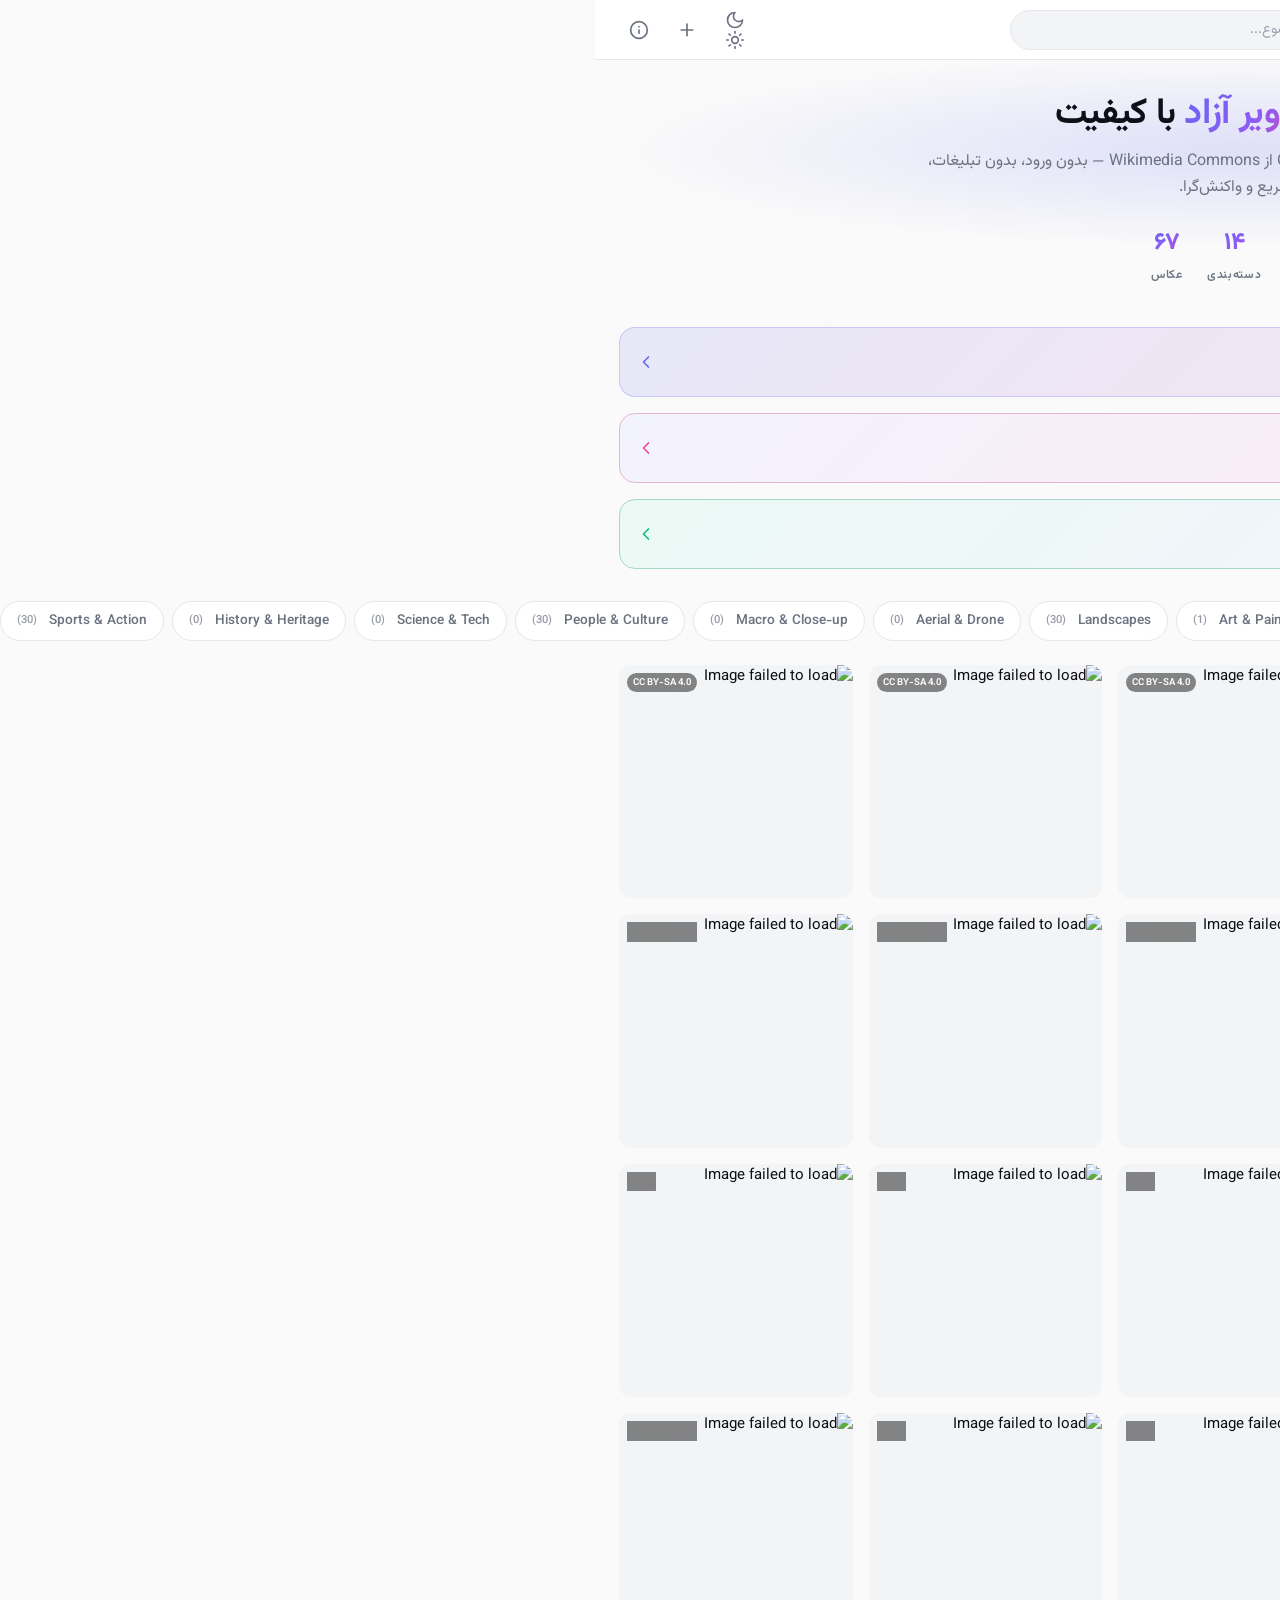
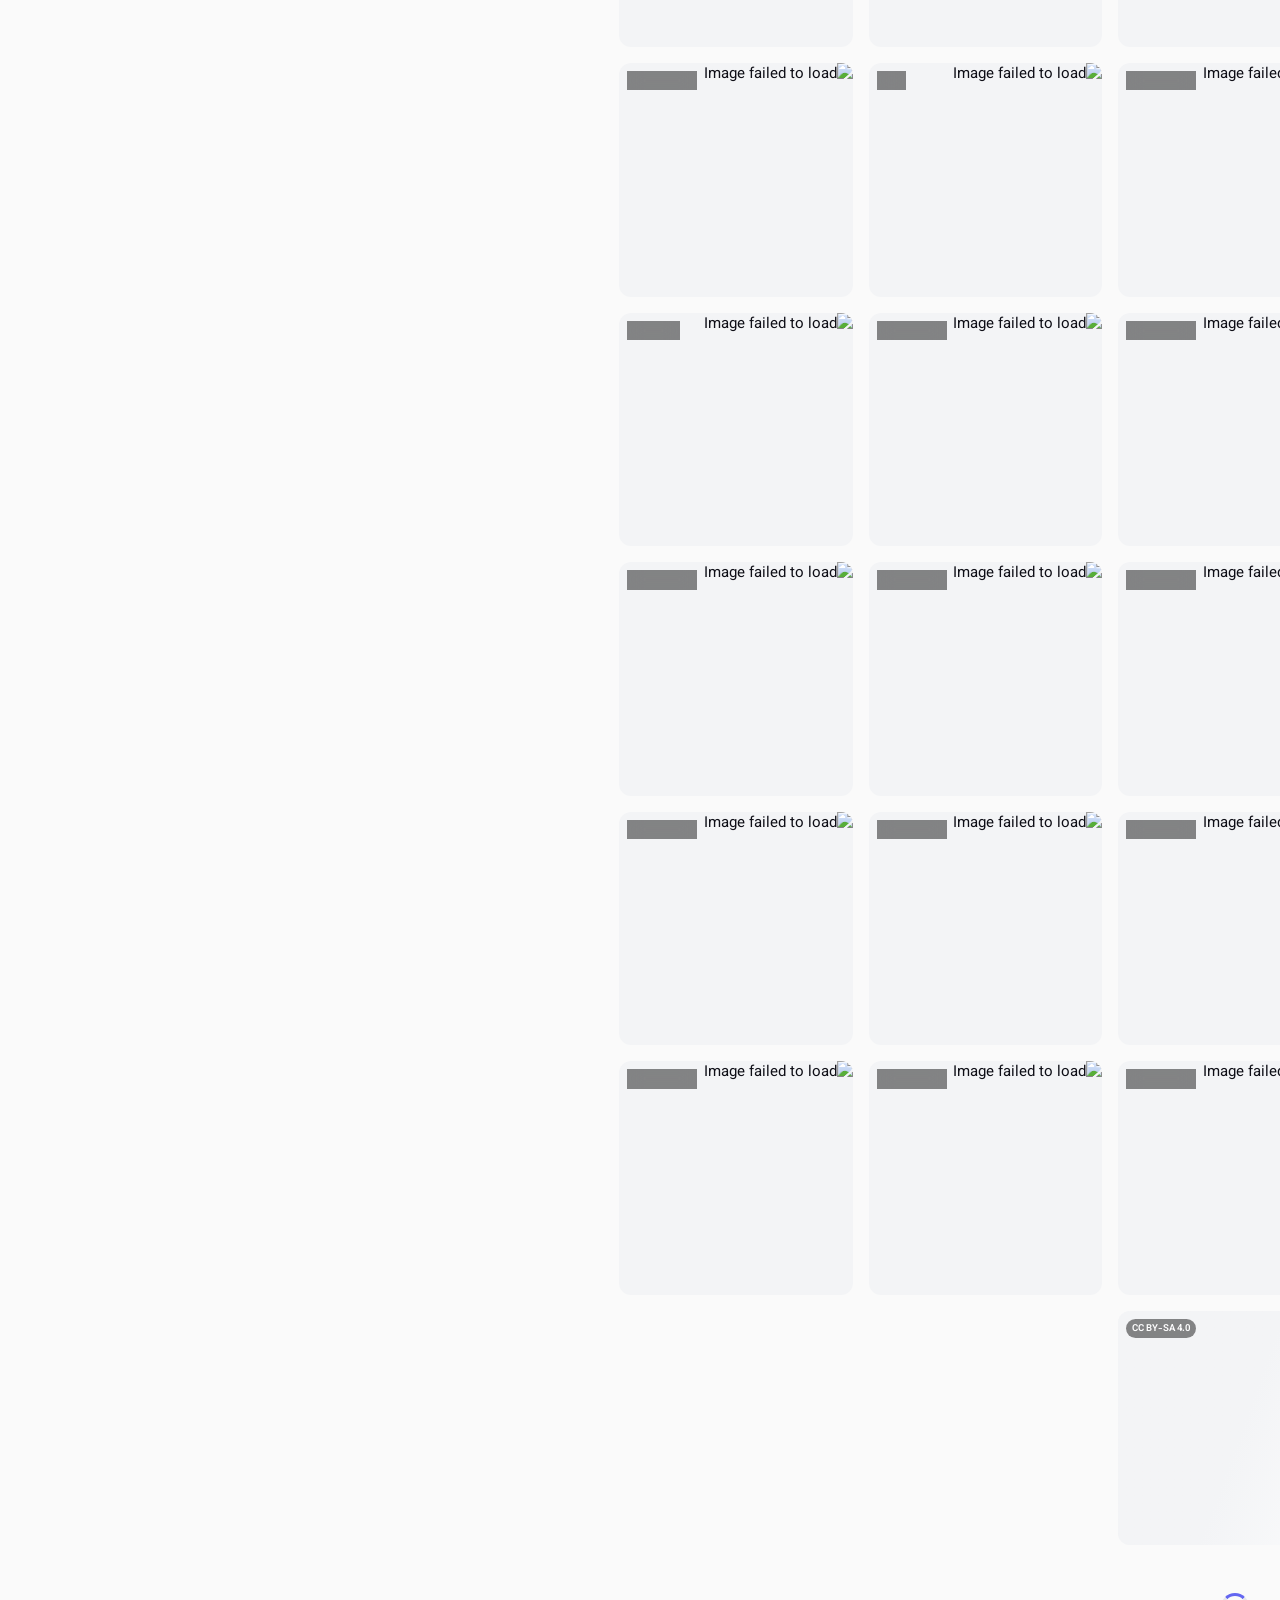
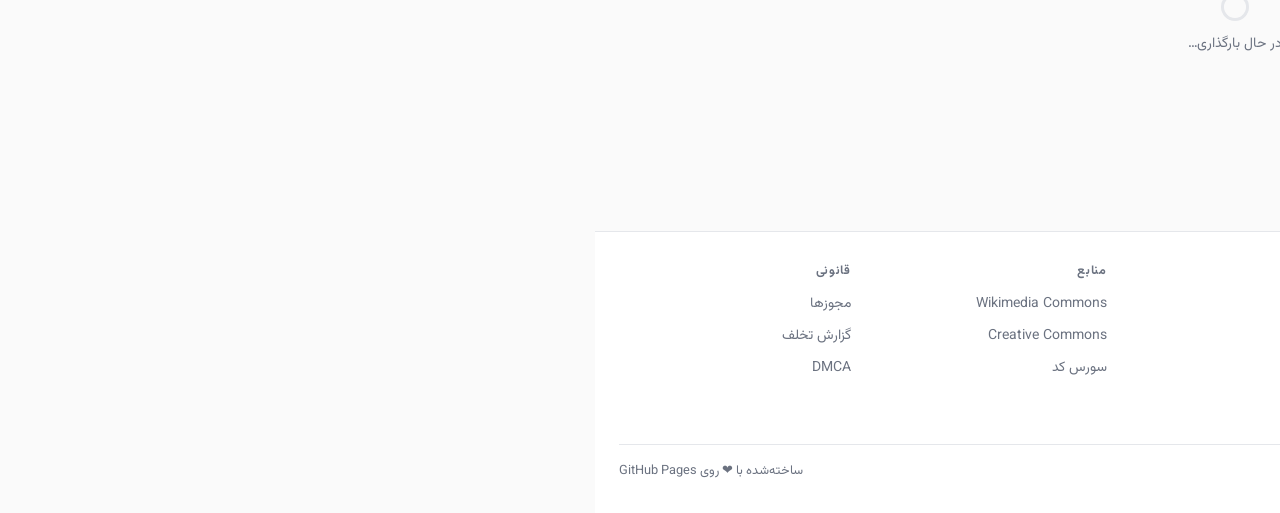
==== commit 96e67a84: "feat(phase-4): easy content upload PWA for non-technical users Add upload.html — installable PWA wit" ====
--- a/index.html
+++ b/index.html
@@ -88,7 +88,7 @@
             <path d="M12 2v2M12 20v2M4.93 4.93l1.41 1.41M17.66 17.66l1.41 1.41M2 12h2M20 12h2M6.34 17.66l-1.41 1.41M19.07 4.93l-1.41 1.41"/>
           </svg>
         </button>
-        <a href="submit.html" class="icon-btn desktop-only" aria-label="ارسال محتوا" title="ارسال محتوا">
+        <a href="upload.html" class="icon-btn desktop-only" aria-label="ارسال محتوا" title="ارسال محتوا">
           <svg viewBox="0 0 24 24" fill="none" stroke="currentColor" stroke-width="2" stroke-linecap="round" stroke-linejoin="round" aria-hidden="true">
             <path d="M12 5v14M5 12h14"/>
           </svg>
@@ -148,6 +148,23 @@
       </svg>
     </a>
 
+    <a href="upload.html" class="promo-banner promo-banner-upload" aria-label="محتوای خود را ارسال کنید">
+      <div class="promo-banner-icon promo-banner-icon-upload" aria-hidden="true">
+        <svg viewBox="0 0 24 24" fill="none" stroke="currentColor" stroke-width="2" stroke-linecap="round" stroke-linejoin="round">
+          <path d="M21 15v4a2 2 0 0 1-2 2H5a2 2 0 0 1-2-2v-4"/>
+          <polyline points="17 8 12 3 7 8"/>
+          <line x1="12" y1="3" x2="12" y2="15"/>
+        </svg>
+      </div>
+      <div class="promo-banner-text">
+        <strong>محتوای خود را ارسال کنید</strong>
+        <span>عکس یا ویدیوی خود را در چند کلیک به پیکسلری اضافه کنید — بدون نیاز به دانش فنی</span>
+      </div>
+      <svg class="promo-banner-arrow" viewBox="0 0 24 24" fill="none" stroke="currentColor" stroke-width="2" stroke-linecap="round" stroke-linejoin="round" aria-hidden="true">
+        <path d="m9 18 6-6-6-6"/>
+      </svg>
+    </a>
+
     <nav class="category-bar" id="category-bar" aria-label="دسته‌بندی‌ها">
       <!-- populated by JS -->
     </nav>
@@ -208,7 +225,7 @@
       </svg>
       <span>ریلز</span>
     </a>
-    <a href="submit.html" class="bottom-nav-item">
+    <a href="upload.html" class="bottom-nav-item">
       <svg viewBox="0 0 24 24" fill="none" stroke="currentColor" stroke-width="2" stroke-linecap="round" stroke-linejoin="round" aria-hidden="true">
         <path d="M12 5v14M5 12h14"/>
       </svg>
@@ -237,7 +254,7 @@
             <li><a href="./">عکس‌ها</a></li>
             <li><a href="videos.html">ویدیوها</a></li>
             <li><a href="about.html">درباره</a></li>
-            <li><a href="submit.html">ارسال محتوا</a></li>
+            <li><a href="upload.html">ارسال محتوا</a></li>
           </ul>
         </div>
         <div class="footer-col">
--- a/assets/css/style.css
+++ b/assets/css/style.css
@@ -1734,3 +1734,29 @@
   color: var(--brand-3);
 }
 
+/* Upload promo banner — green/teal accent */
+.promo-banner-upload {
+  border: 1px solid color-mix(in srgb, #10b981 30%, var(--border));
+  background: linear-gradient(
+    135deg,
+    color-mix(in srgb, #10b981 8%, var(--bg-elevated)) 0%,
+    color-mix(in srgb, var(--brand-1) 8%, var(--bg-elevated)) 100%
+  );
+}
+.promo-banner-upload:hover {
+  border-color: #10b981;
+}
+.promo-banner-icon-upload {
+  background: linear-gradient(135deg, #10b981, var(--brand-1)) !important;
+}
+.promo-banner-upload .promo-banner-text strong {
+  background: linear-gradient(135deg, #10b981, var(--brand-1));
+  -webkit-background-clip: text;
+  background-clip: text;
+  -webkit-text-fill-color: transparent;
+  color: transparent;
+}
+.promo-banner-upload .promo-banner-arrow {
+  color: #10b981;
+}
+
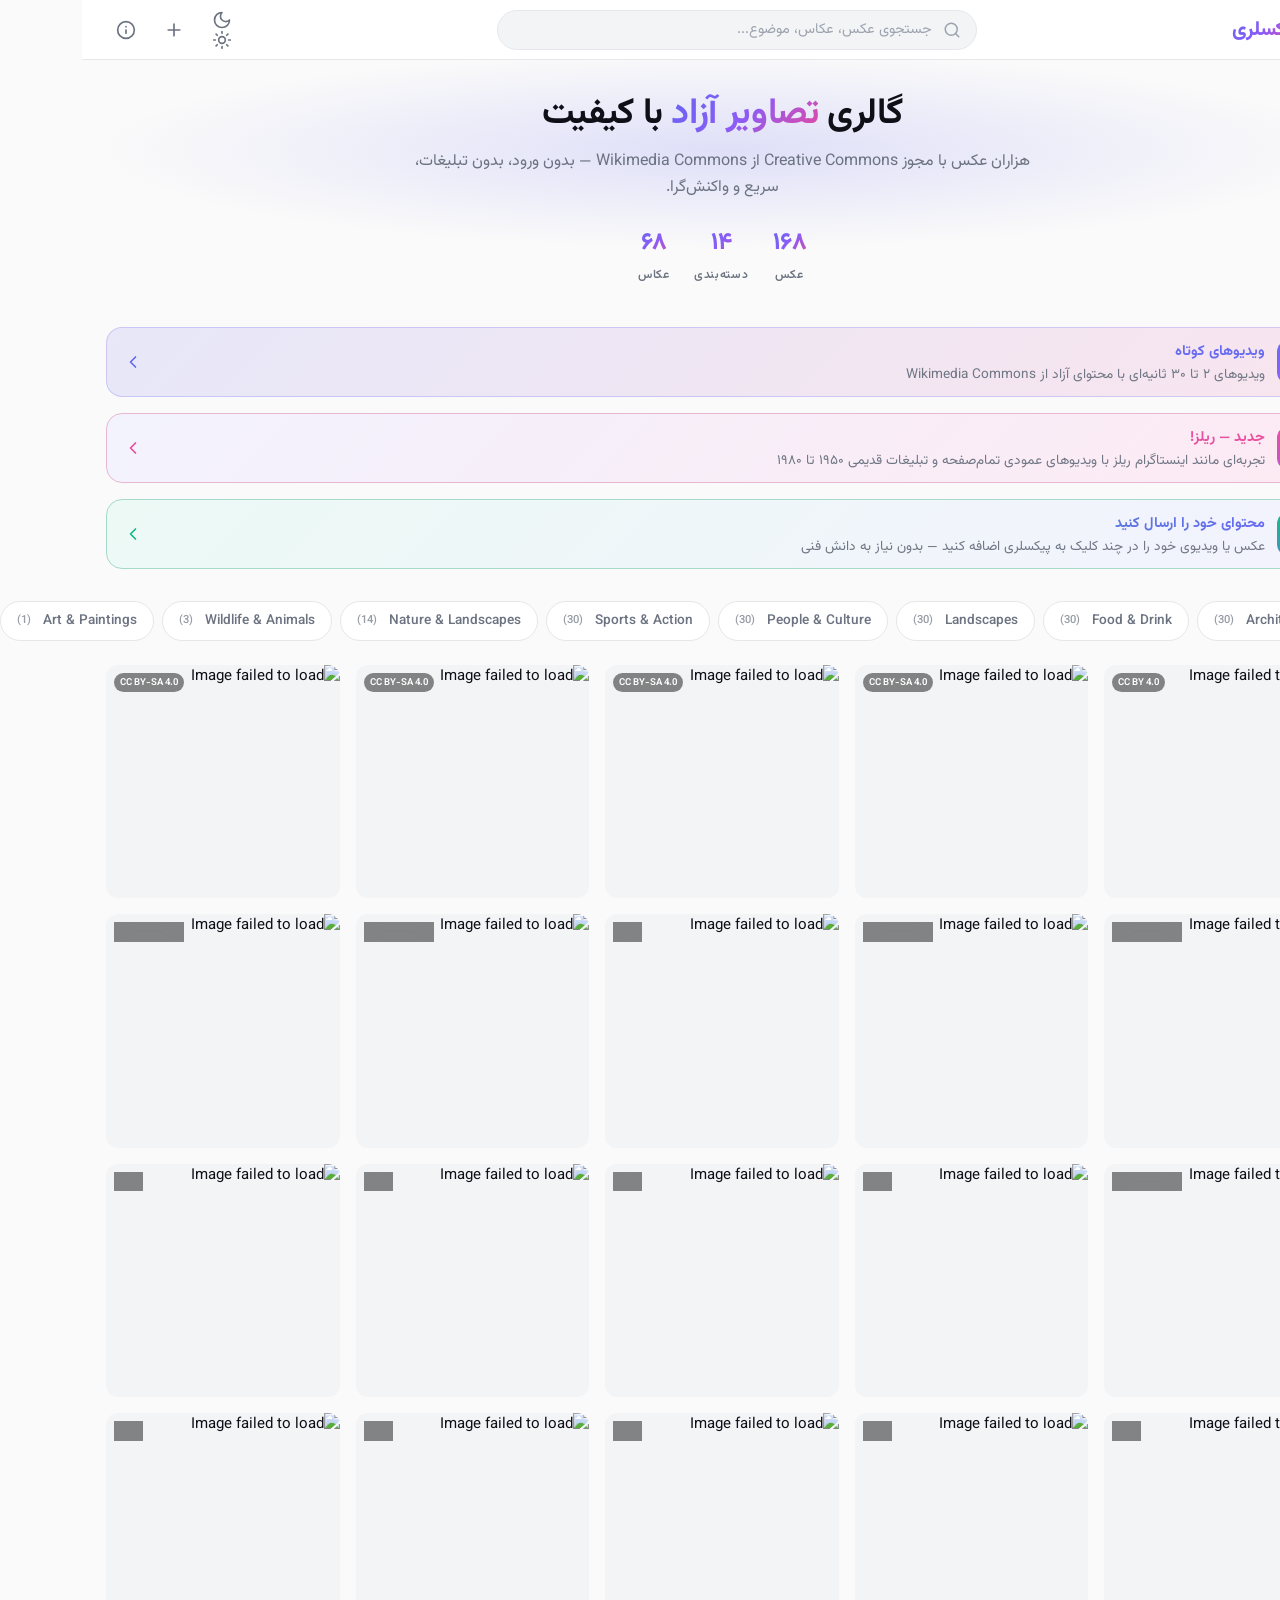
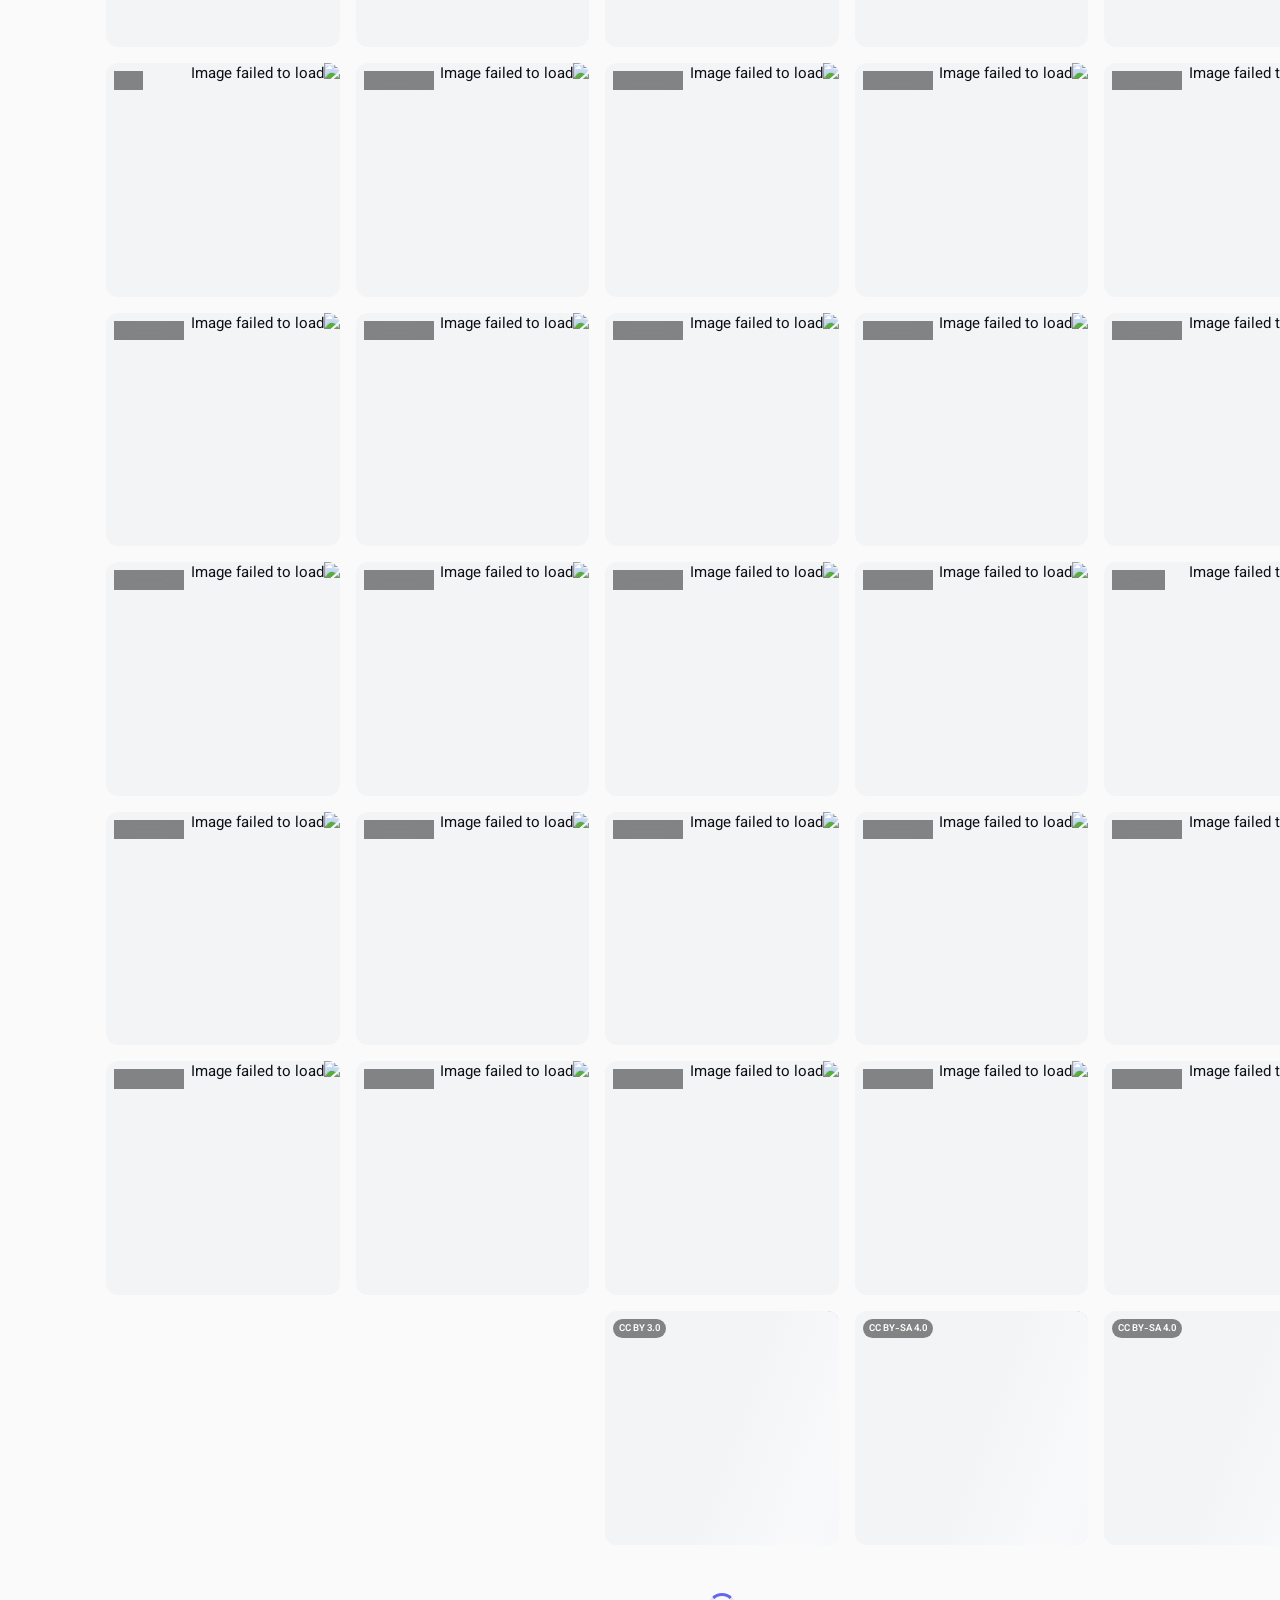
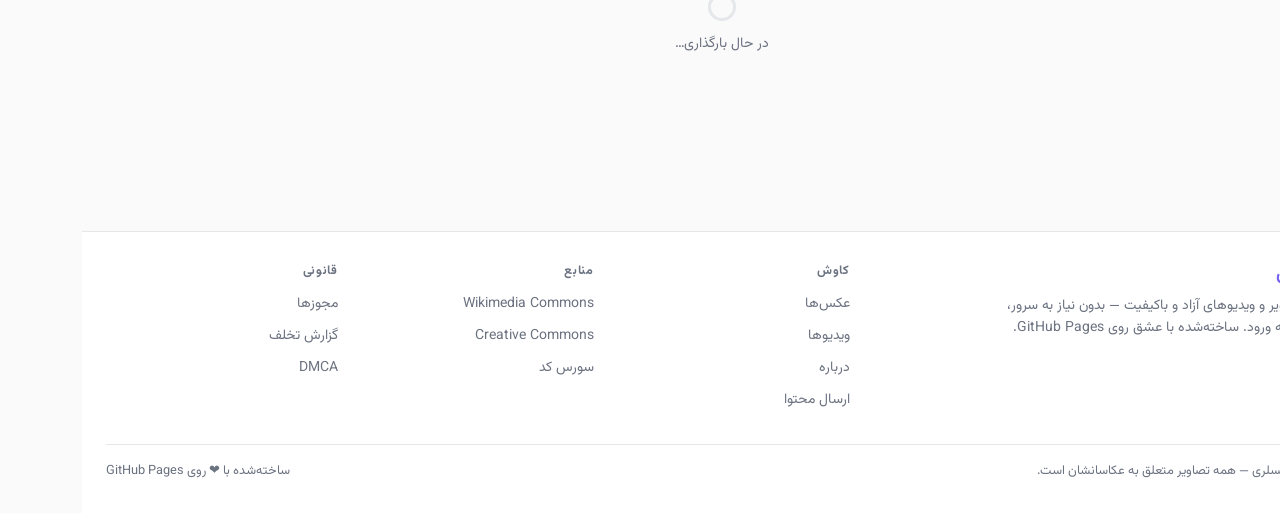
==== commit 77238e11: "Phase 5: Federated upload architecture Replace Phase 4's bot-PAT-in-client approach with OAuth Devic" ====
--- a/index.html
+++ b/index.html
@@ -284,6 +284,7 @@
   <!-- Scripts -->
   <script src="assets/js/ui.js"></script>
   <script src="assets/js/db.js"></script>
+  <script src="assets/js/federated.js"></script>
   <script src="assets/js/app.js"></script>
 </body>
 </html>
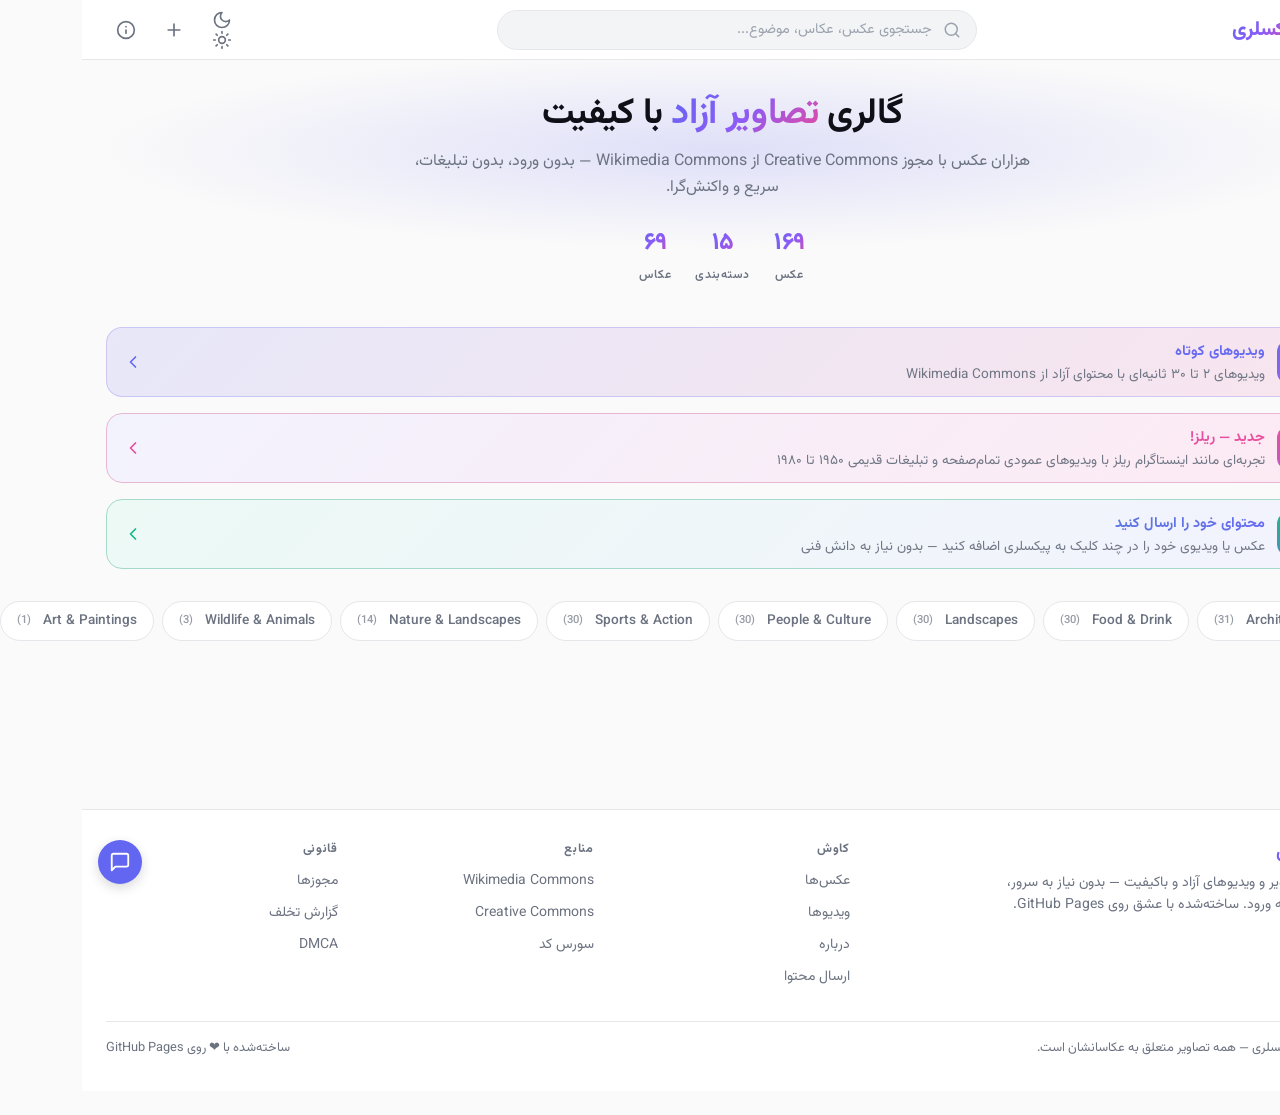
==== commit 7f398147: "feat(ux): error reporting + feedback button + Pages URL polling User asked: 'how will you learn abou" ====
--- a/index.html
+++ b/index.html
@@ -282,9 +282,11 @@
   </footer>
 
   <!-- Scripts -->
-  <script src="assets/js/ui.js"></script>
+  <script src="assets/js/error-report.js"></script>
+  "></script>
   <script src="assets/js/db.js"></script>
   <script src="assets/js/federated.js"></script>
   <script src="assets/js/app.js"></script>
+  <script src="assets/js/feedback.js"></script>
 </body>
 </html>
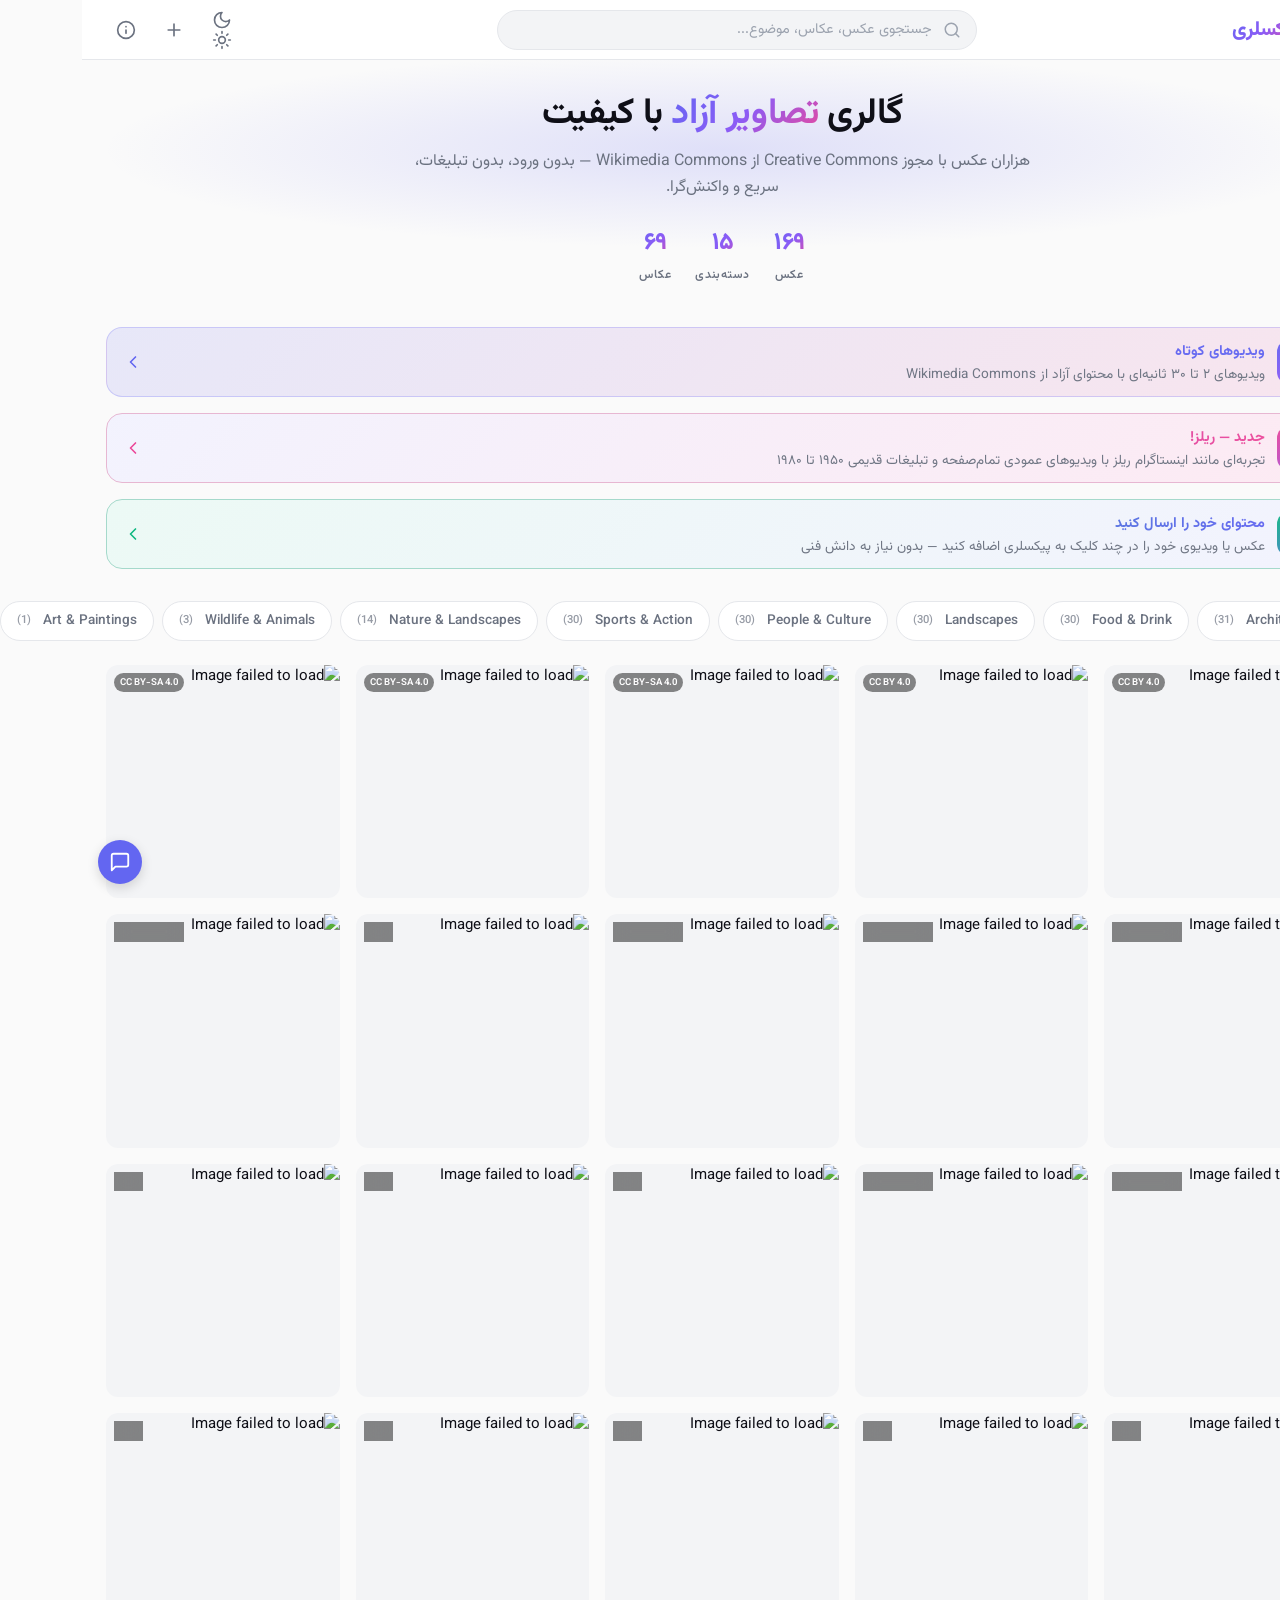
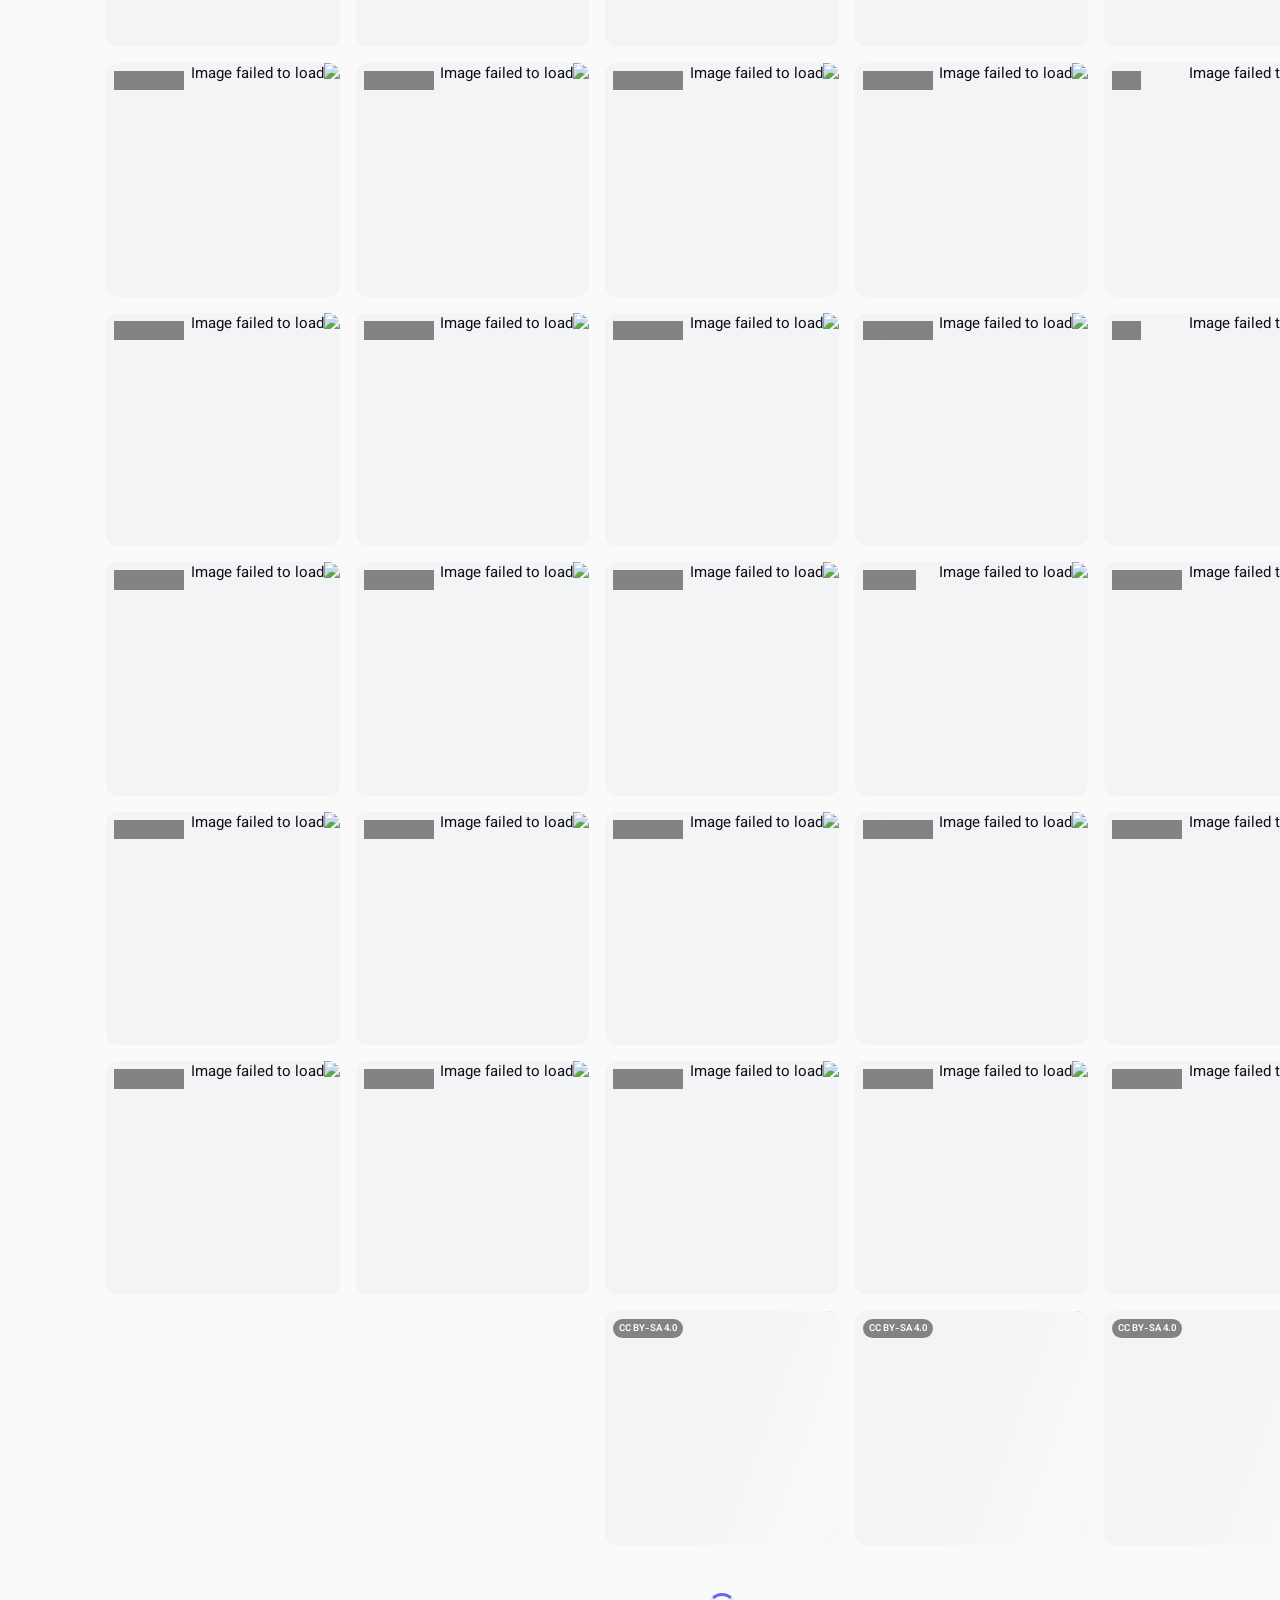
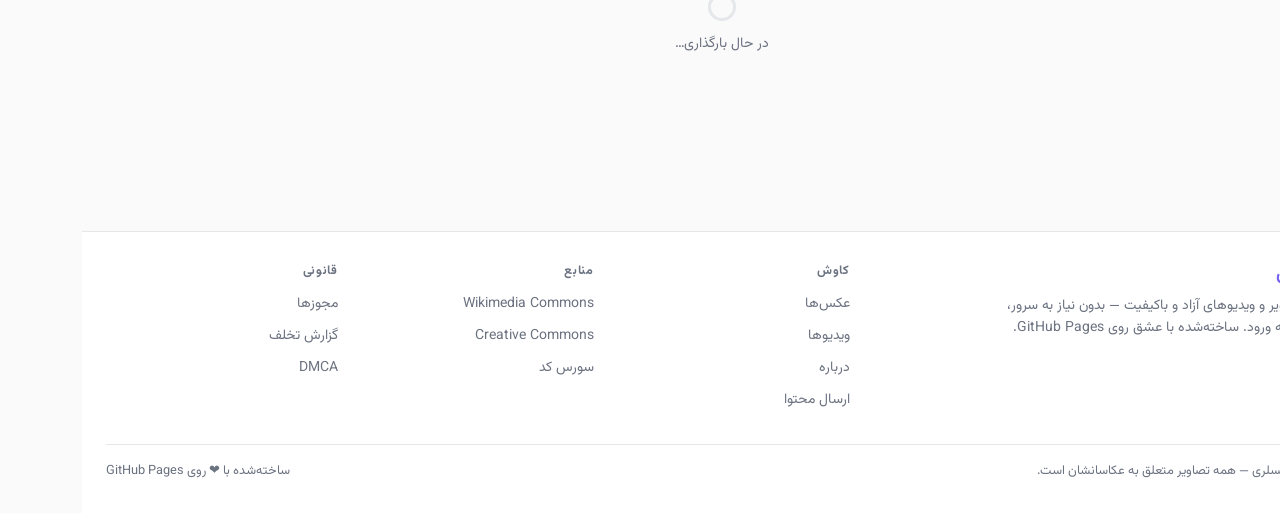
==== commit 36055f0b: "feat(licensing): auto-apply CC BY-SA to user content + AGPL + CLA + Trademark Three issues addressed" ====
--- a/index.html
+++ b/index.html
@@ -283,7 +283,7 @@
 
   <!-- Scripts -->
   <script src="assets/js/error-report.js"></script>
-  "></script>
+  <script src="assets/js/ui.js"></script>
   <script src="assets/js/db.js"></script>
   <script src="assets/js/federated.js"></script>
   <script src="assets/js/app.js"></script>
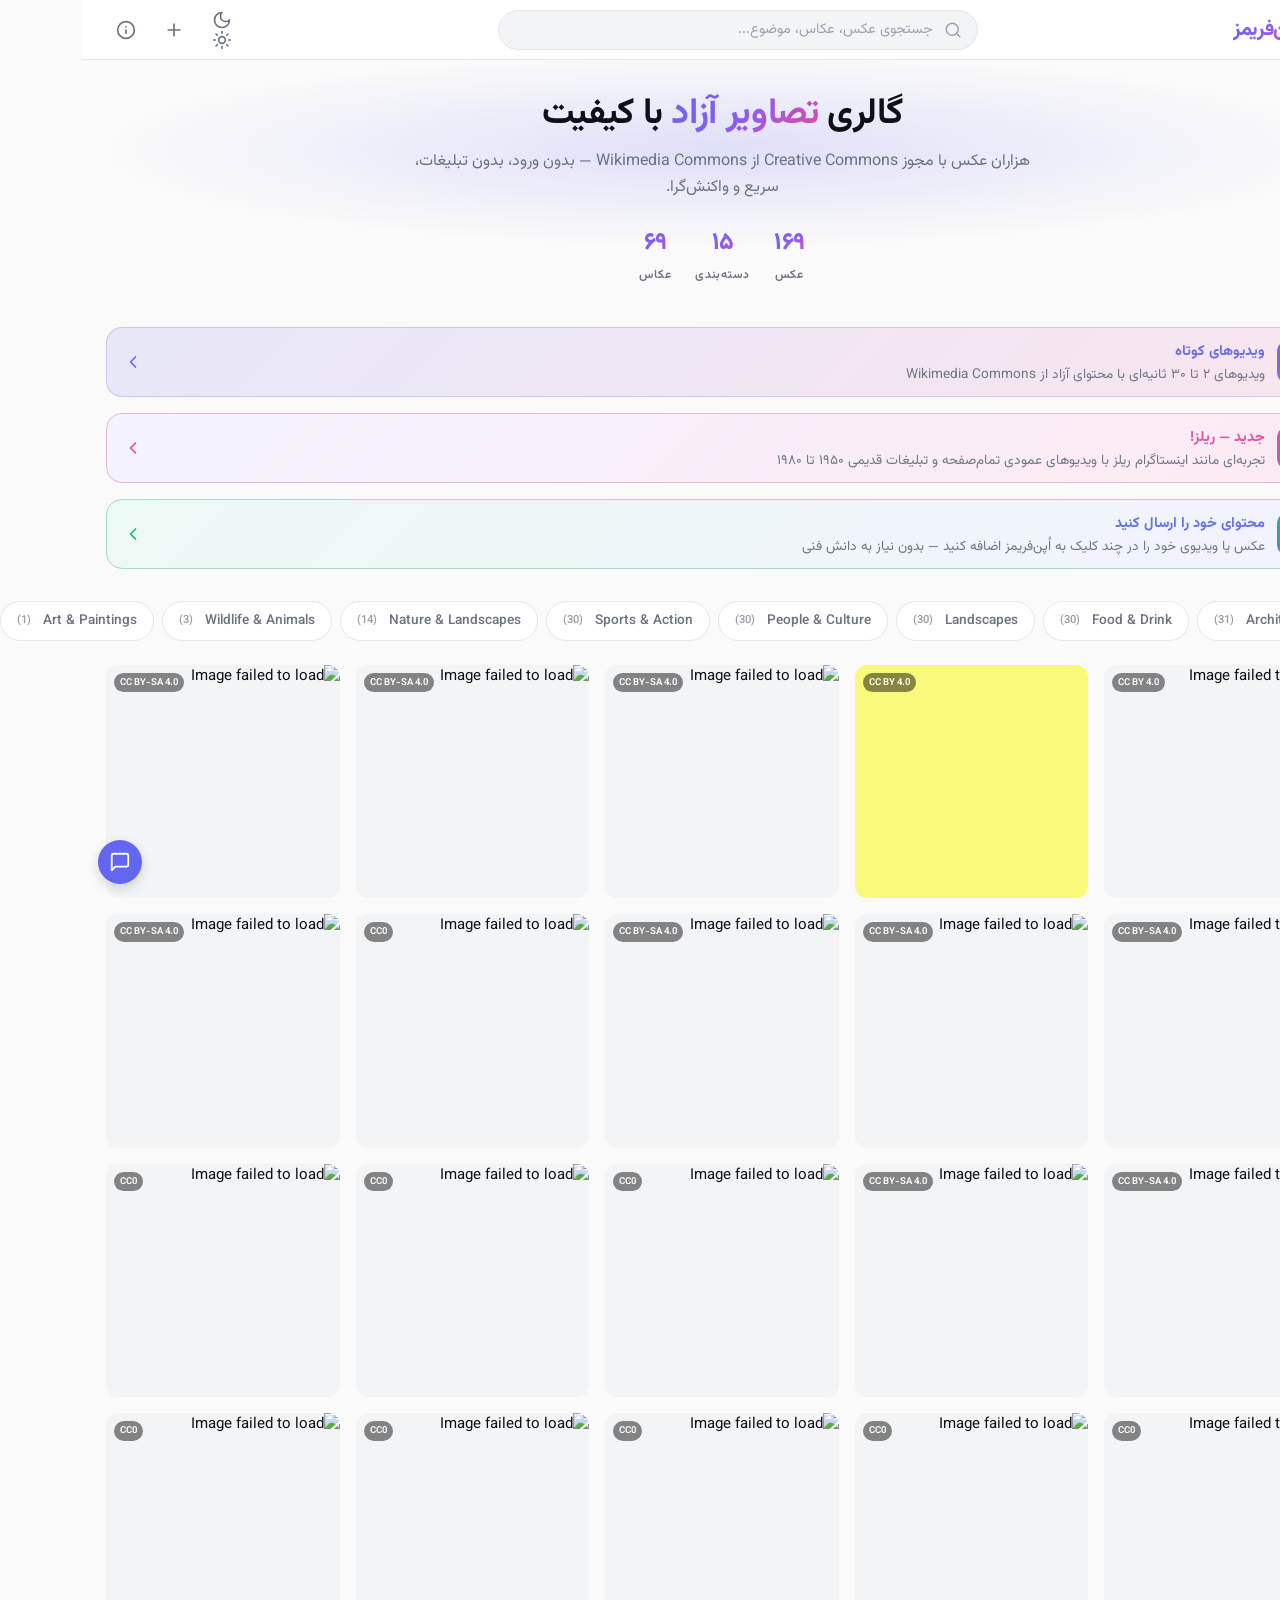
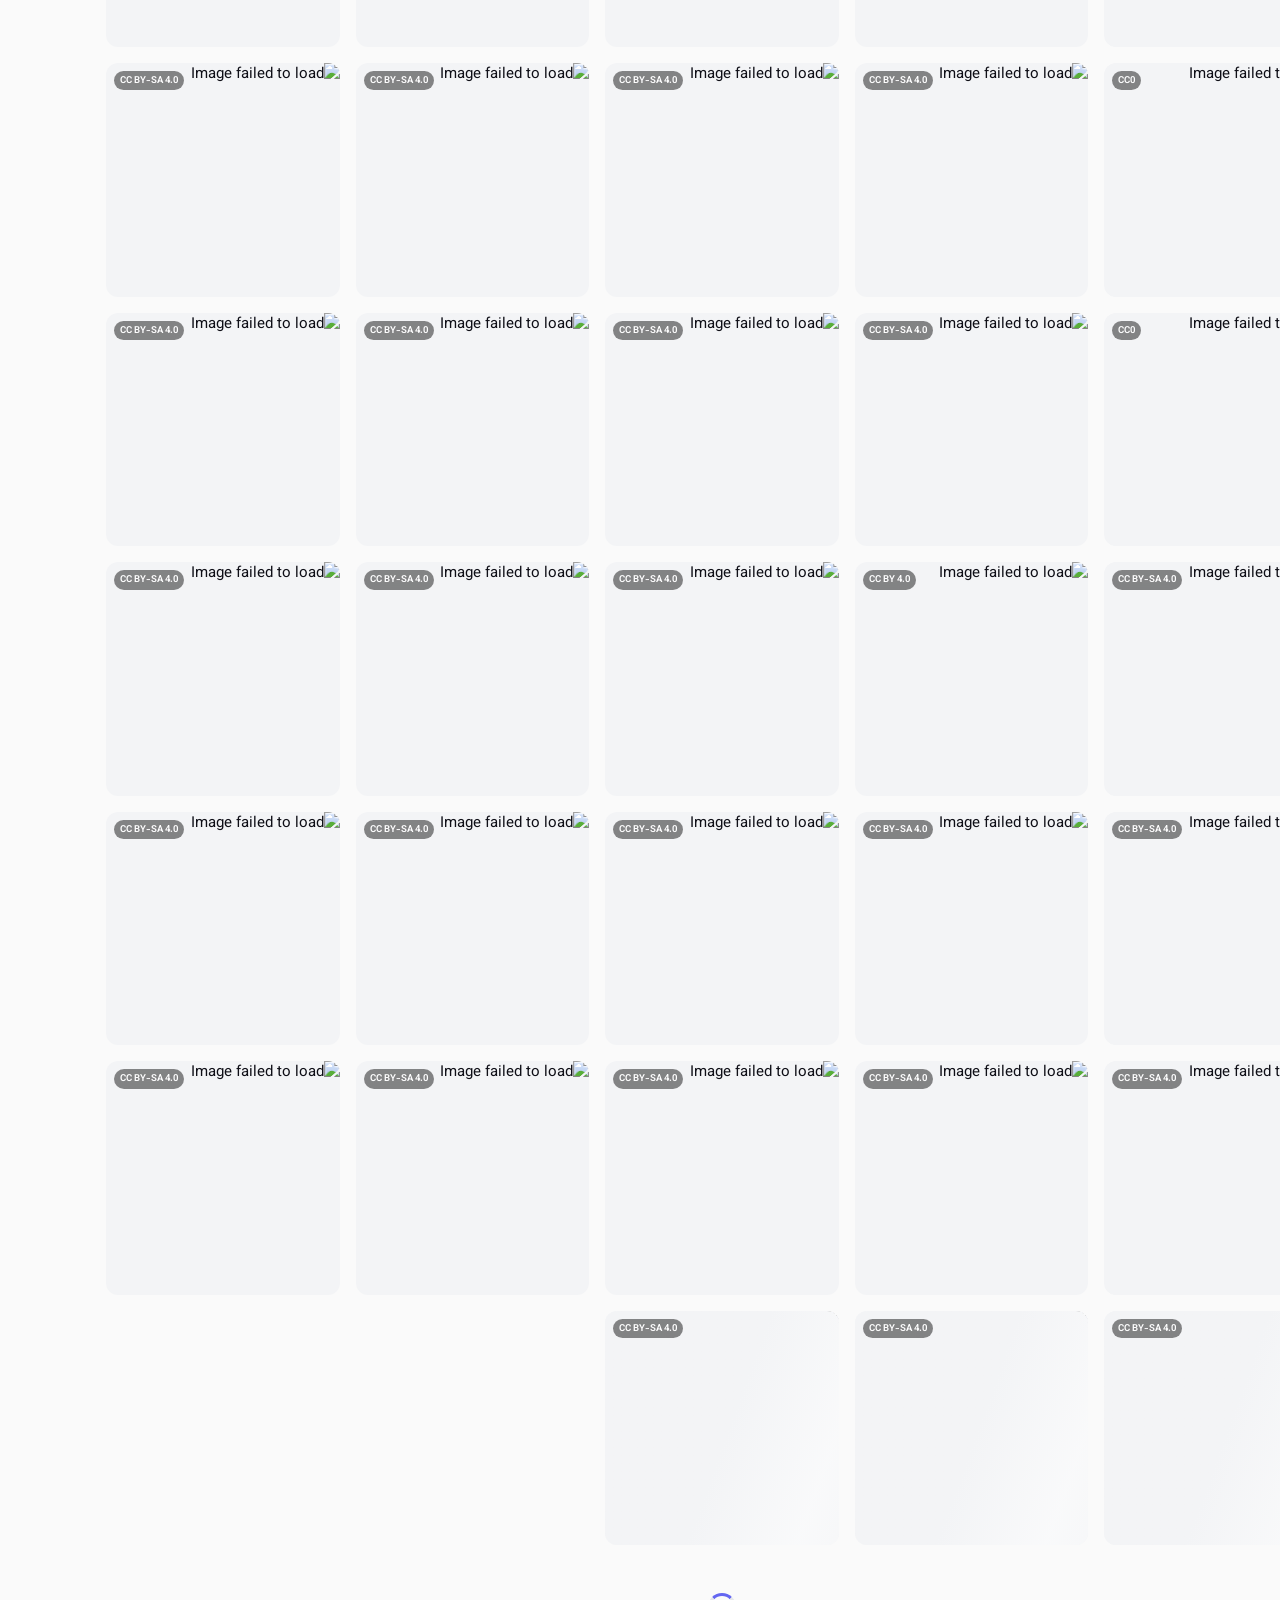
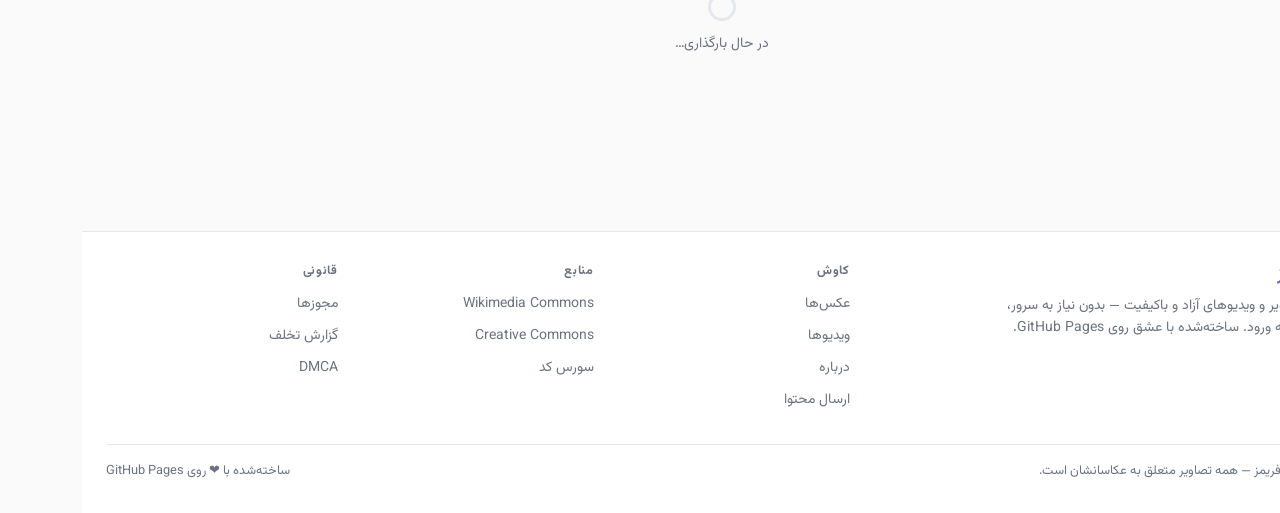
==== commit e3a28f66: "feat: rebrand Pixelary → OpenFramez + migrate to OpenFramez org Global rename across 59 files (596 r" ====
--- a/index.html
+++ b/index.html
@@ -5,23 +5,23 @@
   <meta name="viewport" content="width=device-width, initial-scale=1.0, viewport-fit=cover">
   <meta name="theme-color" content="#fafafa">
   <meta name="color-scheme" content="light dark">
-  <title>پیکسلری — گالری تصاویر با کیفیت</title>
-  <meta name="description" content="پیکسلری یک گالری تصاویر باکیفیت و آزاد است. هزاران عکس با مجوز Creative Commons از Wikimedia Commons — بدون نیاز به ورود، سریع و واکنش‌گرا.">
+  <title>اُپن‌فریمز — گالری تصاویر با کیفیت</title>
+  <meta name="description" content="اُپن‌فریمز یک گالری تصاویر باکیفیت و آزاد است. هزاران عکس با مجوز Creative Commons از Wikimedia Commons — بدون نیاز به ورود، سریع و واکنش‌گرا.">
   <meta name="keywords" content="گالری عکس, تصاویر با کیفیت, creative commons, wikimedia commons, عکس رایگان, عکس طبیعت, معماری, حیات وحش">
-  <meta name="author" content="Pixelary">
-  <link rel="canonical" href="https://betaversion488-oss.github.io/">
+  <meta name="author" content="OpenFramez">
+  <link rel="canonical" href="https://openframez.github.io/">
 
   <!-- Open Graph -->
   <meta property="og:type" content="website">
-  <meta property="og:title" content="پیکسلری — گالری تصاویر با کیفیت">
+  <meta property="og:title" content="اُپن‌فریمز — گالری تصاویر با کیفیت">
   <meta property="og:description" content="گالری تصاویر باکیفیت و آزاد — بدون ورود، سریع، واکنش‌گرا">
-  <meta property="og:url" content="https://betaversion488-oss.github.io/">
-  <meta property="og:site_name" content="Pixelary">
+  <meta property="og:url" content="https://openframez.github.io/">
+  <meta property="og:site_name" content="OpenFramez">
   <meta property="og:locale" content="fa_IR">
 
   <!-- Twitter Card -->
   <meta name="twitter:card" content="summary_large_image">
-  <meta name="twitter:title" content="پیکسلری — گالری تصاویر با کیفیت">
+  <meta name="twitter:title" content="اُپن‌فریمز — گالری تصاویر با کیفیت">
   <meta name="twitter:description" content="گالری تصاویر باکیفیت و آزاد — بدون ورود، سریع، واکنش‌گرا">
 
   <!-- PWA -->
@@ -31,7 +31,7 @@
   <link rel="apple-touch-icon" href="assets/icons/icon-192.png">
   <meta name="apple-mobile-web-app-capable" content="yes">
   <meta name="apple-mobile-web-app-status-bar-style" content="black-translucent">
-  <meta name="apple-mobile-web-app-title" content="Pixelary">
+  <meta name="apple-mobile-web-app-title" content="OpenFramez">
 
   <!-- Fonts -->
   <link rel="preconnect" href="https://fonts.googleapis.com">
@@ -46,14 +46,14 @@
   {
     "@context": "https://schema.org",
     "@type": "WebSite",
-    "name": "پیکسلری",
-    "alternateName": "Pixelary",
-    "url": "https://betaversion488-oss.github.io/",
+    "name": "اُپن‌فریمز",
+    "alternateName": "OpenFramez",
+    "url": "https://openframez.github.io/",
     "description": "گالری تصاویر باکیفیت و آزاد",
     "inLanguage": "fa-IR",
     "potentialAction": {
       "@type": "SearchAction",
-      "target": "https://betaversion488-oss.github.io/?q={search_term_string}",
+      "target": "https://openframez.github.io/?q={search_term_string}",
       "query-input": "required name=search_term_string"
     }
   }
@@ -65,9 +65,9 @@
   <!-- Header -->
   <header class="site-header">
     <div class="container header-inner">
-      <a href="./" class="logo" aria-label="پیکسلری خانه">
+      <a href="./" class="logo" aria-label="اُپن‌فریمز خانه">
         <span class="logo-mark" aria-hidden="true">P</span>
-        <span class="logo-text">پیکسلری</span>
+        <span class="logo-text">اُپن‌فریمز</span>
       </a>
 
       <div class="header-search">
@@ -93,7 +93,7 @@
             <path d="M12 5v14M5 12h14"/>
           </svg>
         </a>
-        <a href="about.html" class="icon-btn desktop-only" aria-label="درباره" title="درباره پیکسلری">
+        <a href="about.html" class="icon-btn desktop-only" aria-label="درباره" title="درباره اُپن‌فریمز">
           <svg viewBox="0 0 24 24" fill="none" stroke="currentColor" stroke-width="2" stroke-linecap="round" stroke-linejoin="round" aria-hidden="true">
             <circle cx="12" cy="12" r="10"/>
             <path d="M12 16v-4M12 8h.01"/>
@@ -131,7 +131,7 @@
       </svg>
     </a>
 
-    <a href="reels.html" class="promo-banner promo-banner-reels" aria-label="ریلز پیکسلری را تجربه کنید">
+    <a href="reels.html" class="promo-banner promo-banner-reels" aria-label="ریلز اُپن‌فریمز را تجربه کنید">
       <div class="promo-banner-icon promo-banner-icon-reels" aria-hidden="true">
         <svg viewBox="0 0 24 24" fill="none" stroke="currentColor" stroke-width="2" stroke-linecap="round" stroke-linejoin="round">
           <rect x="7" y="2" width="10" height="20" rx="2"/>
@@ -158,7 +158,7 @@
       </div>
       <div class="promo-banner-text">
         <strong>محتوای خود را ارسال کنید</strong>
-        <span>عکس یا ویدیوی خود را در چند کلیک به پیکسلری اضافه کنید — بدون نیاز به دانش فنی</span>
+        <span>عکس یا ویدیوی خود را در چند کلیک به اُپن‌فریمز اضافه کنید — بدون نیاز به دانش فنی</span>
       </div>
       <svg class="promo-banner-arrow" viewBox="0 0 24 24" fill="none" stroke="currentColor" stroke-width="2" stroke-linecap="round" stroke-linejoin="round" aria-hidden="true">
         <path d="m9 18 6-6-6-6"/>
@@ -245,7 +245,7 @@
     <div class="container">
       <div class="footer-grid">
         <div class="footer-brand">
-          <h3>پیکسلری</h3>
+          <h3>اُپن‌فریمز</h3>
           <p>گالری تصاویر و ویدیوهای آزاد و باکیفیت — بدون نیاز به سرور، بدون نیاز به ورود. ساخته‌شده با عشق روی GitHub Pages.</p>
         </div>
         <div class="footer-col">
@@ -262,20 +262,20 @@
           <ul>
             <li><a href="https://commons.wikimedia.org" target="_blank" rel="noopener">Wikimedia Commons</a></li>
             <li><a href="https://creativecommons.org" target="_blank" rel="noopener">Creative Commons</a></li>
-            <li><a href="https://github.com/betaversion488-oss/betaversion488-oss.github.io" target="_blank" rel="noopener">سورس کد</a></li>
+            <li><a href="https://github.com/OpenFramez/openframez.github.io" target="_blank" rel="noopener">سورس کد</a></li>
           </ul>
         </div>
         <div class="footer-col">
           <h4>قانونی</h4>
           <ul>
             <li><a href="legal.html">مجوزها</a></li>
-            <li><a href="https://github.com/betaversion488-oss/betaversion488-oss.github.io/issues" target="_blank" rel="noopener">گزارش تخلف</a></li>
-            <li><a href="https://github.com/betaversion488-oss/betaversion488-oss.github.io/issues" target="_blank" rel="noopener">DMCA</a></li>
+            <li><a href="https://github.com/OpenFramez/openframez.github.io/issues" target="_blank" rel="noopener">گزارش تخلف</a></li>
+            <li><a href="https://github.com/OpenFramez/openframez.github.io/issues" target="_blank" rel="noopener">DMCA</a></li>
           </ul>
         </div>
       </div>
       <div class="footer-bottom">
-        <span>© ۲۰۲۶ پیکسلری — همه تصاویر متعلق به عکاسانشان است.</span>
+        <span>© ۲۰۲۶ اُپن‌فریمز — همه تصاویر متعلق به عکاسانشان است.</span>
         <span>ساخته‌شده با ❤ روی GitHub Pages</span>
       </div>
     </div>
--- a/assets/css/style.css
+++ b/assets/css/style.css
@@ -1,5 +1,5 @@
 /* =====================================================
-   Pixelary — Phase 1 MVP Stylesheet
+   OpenFramez — Phase 1 MVP Stylesheet
    Mobile-first, RTL Persian UI, Dark mode native
    ===================================================== */
 
